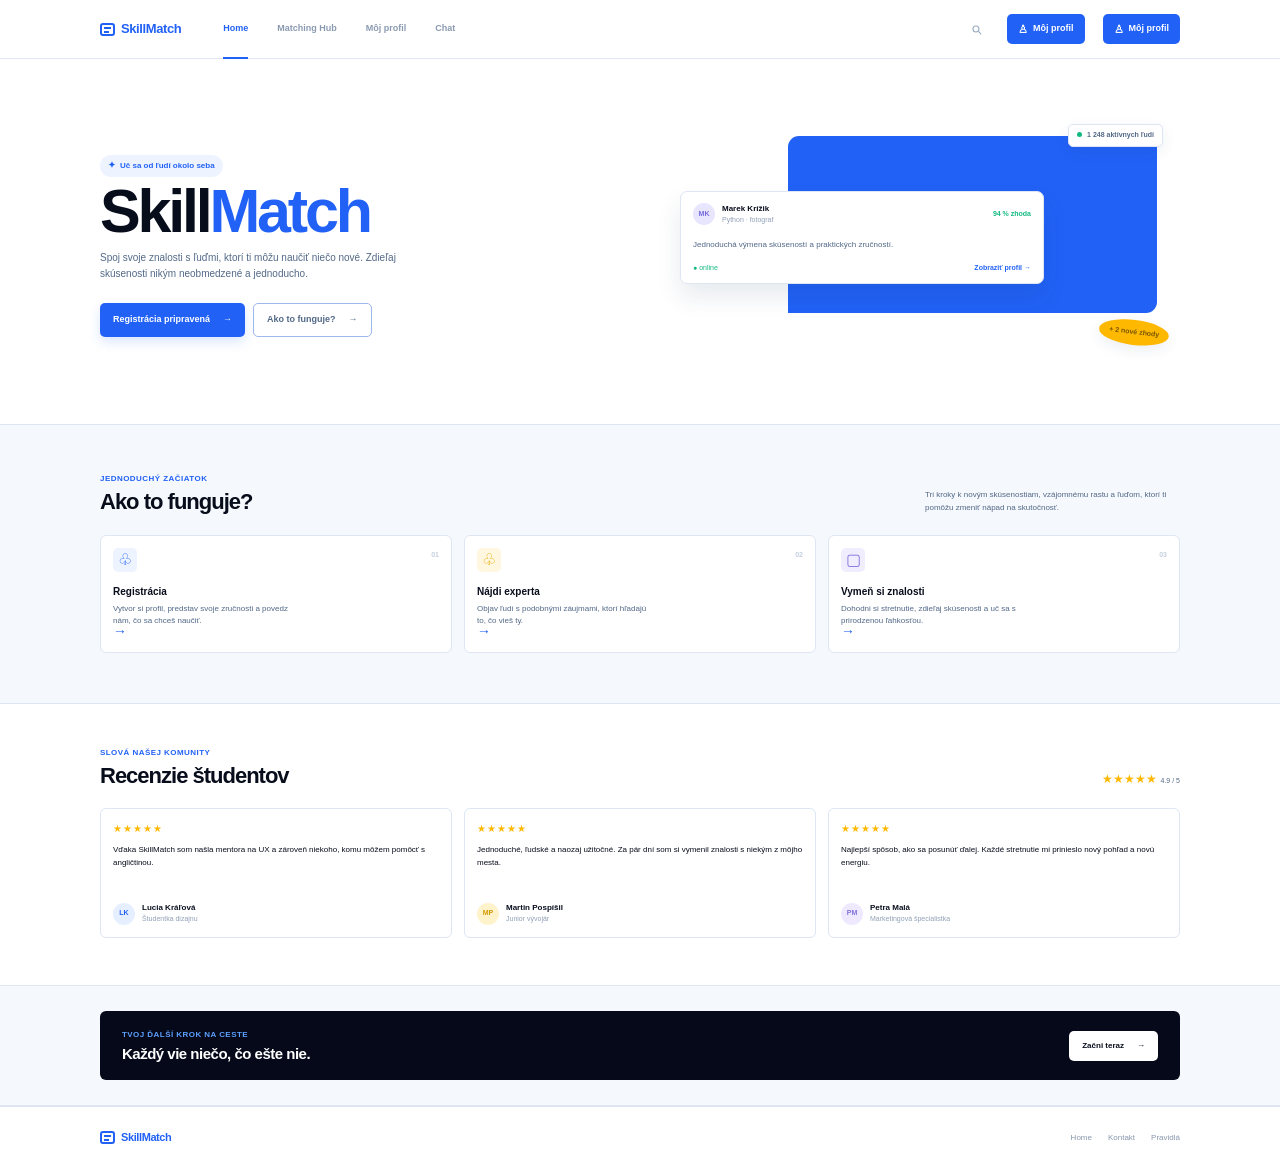
==== index.html @ 0980519e "Pridana stranka Chat a logika sprav" ====
<!doctype html>
<html lang="sk">
<head>
  <meta charset="utf-8">
  <meta name="viewport" content="width=device-width, initial-scale=1">
  <meta name="description" content="SkillMatch prepája ľudí, ktorí si chcú vymieňať zručnosti a skúsenosti.">
  <title>SkillMatch — Vymieňaj si zručnosti</title>
  <link rel="stylesheet" href="styles.css">
</head>
<body>
  <header class="site-header">
    <nav class="navigation container" aria-label="Hlavná navigácia">
      <a class="brand" href="index.html" aria-label="SkillMatch, úvodná stránka">
        <span class="brand-mark" aria-hidden="true"><span></span><span></span></span>
        <span>Skill<span>Match</span></span>
      </a>

      <div class="nav-links">
        <a class="nav-link is-active" href="index.html">Home</a>
        <a class="nav-link" href="matching-hub.html">Matching Hub</a>
         <a class="nav-link" href="moj-profil.html">Môj profil</a>
        <a class="nav-link" href="chat.html">Chat</a>
      </div>

      <div class="nav-actions">
        <button class="icon-button search-button" type="button" aria-label="Vyhľadávanie">
          <svg viewBox="0 0 24 24" aria-hidden="true"><circle cx="11" cy="11" r="5.5"></circle><path d="m16 16 4 4"></path></svg>
        </button>
        <a class="profile-button" href="#ucet"><span class="profile-icon" aria-hidden="true">♙</span> Môj profil</a>
         <a class="profile-button" href="moj-profil.html"><span class="profile-icon" aria-hidden="true">♙</span> Môj profil</a>
      </div>
      <button class="menu-button icon-button" type="button" aria-label="Otvoriť menu" aria-expanded="false">
        <span></span><span></span><span></span>
      </button>
    </nav>
  </header>

  <main>
    <section class="hero container" id="uvod">
      <div class="hero-copy">
        <p class="eyebrow intro-eyebrow"><span class="sparkle" aria-hidden="true">✦</span> Uč sa od ľudí okolo seba</p>
        <h1>Skill<span>Match</span></h1>
        <p class="hero-text">Spoj svoje znalosti s ľuďmi, ktorí ti môžu naučiť niečo nové. Zdieľaj skúsenosti nikým neobmedzené a jednoducho.</p>
        <div class="hero-actions">
          <a class="button button-primary" href="#ucet">Registrácia pripravená <span aria-hidden="true">→</span></a>
          <a class="button button-secondary" href="#ako-to-funguje">Ako to funguje? <span aria-hidden="true">→</span></a>
        </div>
      </div>

      <div class="hero-visual" aria-label="Ukážka zhody používateľov">
        <div class="blue-shape"></div>
        <div class="floating-label label-top"><span class="online-dot"></span> 1 248 aktívnych ľudí</div>
        <article class="match-card">
          <div class="match-card-head">
            <div class="avatar avatar-purple">MK</div>
            <div><strong>Marek Krížik</strong><small>Python · fotograf</small></div>
            <span class="match-score">94 % zhoda</span>
          </div>
          <p>Jednoduchá výmena skúseností a praktických zručností.</p>
          <div class="match-card-foot"><span>● online</span><a href="#matching-hub">Zobraziť profil →</a></div>
        </article>
        <div class="floating-label label-bottom">+ 2 nové zhody</div>
      </div>
    </section>

    <section class="how-it-works section-pale" id="ako-to-funguje">
      <div class="container">
        <div class="section-heading">
          <div><p class="eyebrow">JEDNODUCHÝ ZAČIATOK</p><h2>Ako to funguje?</h2></div>
          <p>Tri kroky k novým skúsenostiam, vzájomnému rastu a ľuďom, ktorí ti pomôžu zmeniť nápad na skutočnosť.</p>
        </div>
        <div class="steps-grid">
          <article class="step-card"><div class="step-icon icon-people" aria-hidden="true">♧</div><span class="step-number">01</span><h3>Registrácia</h3><p>Vytvor si profil, predstav svoje zručnosti a povedz nám, čo sa chceš naučiť.</p><span class="card-arrow" aria-hidden="true">→</span></article>
          <article class="step-card"><div class="step-icon icon-lamp" aria-hidden="true">♧</div><span class="step-number">02</span><h3>Nájdi experta</h3><p>Objav ľudí s podobnými záujmami, ktorí hľadajú to, čo vieš ty.</p><span class="card-arrow" aria-hidden="true">→</span></article>
          <article class="step-card"><div class="step-icon icon-chat" aria-hidden="true">▢</div><span class="step-number">03</span><h3>Vymeň si znalosti</h3><p>Dohodni si stretnutie, zdieľaj skúsenosti a uč sa s prirodzenou ľahkosťou.</p><span class="card-arrow" aria-hidden="true">→</span></article>
        </div>
      </div>
    </section>

    <section class="reviews container" id="matching-hub">
      <div class="reviews-heading"><div><p class="eyebrow">SLOVÁ NAŠEJ KOMUNITY</p><h2>Recenzie študentov</h2></div><div class="rating"><span>★★★★★</span> <small>4.9 / 5</small></div></div>
      <div class="reviews-grid">
        <article class="review-card"><div class="stars">★★★★★</div><p>Vďaka SkillMatch som našla mentora na UX a zároveň niekoho, komu môžem pomôcť s angličtinou.</p><div class="review-author"><span class="avatar avatar-blue">LK</span><span><strong>Lucia Kráľová</strong><small>Študentka dizajnu</small></span></div></article>
        <article class="review-card"><div class="stars">★★★★★</div><p>Jednoduché, ľudské a naozaj užitočné. Za pár dní som si vymenil znalosti s niekým z môjho mesta.</p><div class="review-author"><span class="avatar avatar-yellow">MP</span><span><strong>Martin Pospíšil</strong><small>Junior vývojár</small></span></div></article>
        <article class="review-card"><div class="stars">★★★★★</div><p>Najlepší spôsob, ako sa posunúť ďalej. Každé stretnutie mi prinieslo nový pohľad a novú energiu.</p><div class="review-author"><span class="avatar avatar-lilac">PM</span><span><strong>Petra Malá</strong><small>Marketingová špecialistka</small></span></div></article>
      </div>
    </section>

    <section class="cta-band section-pale" id="chat">
      <div class="cta container"><div><p class="eyebrow">TVOJ ĎALŠÍ KROK NA CESTE</p><h2>Každý vie niečo, čo ešte nie.</h2></div><a class="button button-light" href="#ucet">Začni teraz <span aria-hidden="true">→</span></a></div>
    </section>
  </main>

  <footer class="matching-footer"><div class="matching-footer-inner container"><a class="brand" href="index.html"><span class="brand-mark" aria-hidden="true"><span></span><span></span></span><span>Skill<span>Match</span></span></a><div class="footer-links"><a href="index.html">Home</a><a href="#kontakt">Kontakt</a><a href="#pravidla">Pravidlá</a></div></div></footer>
  <div class="toast" role="status" aria-live="polite"></div>
  <script src="script.js"></script>
</body>
</html>
---- styles.css ----
* {
  box-sizing: border-box;
}

:root {
  --blue: #2161f5;
  --blue-dark: #1749c7;
  --ink: #080d1c;
  --muted: #526887;
  --pale: #f5f8fc;
  --line: #dde6f2;
  --yellow: #ffb800;
  --green: #12b981;
}

html { scroll-behavior: smooth; }

body {
  margin: 0;
  background: #fff;
  color: var(--ink);
  font-family: Inter, Arial, sans-serif;
  line-height: 1.5;
}

.container { width: min(100% - 48px, 1080px); margin-inline: auto; }
a { color: inherit; text-decoration: none; }
button { font: inherit; }

.site-header { border-bottom: 1px solid var(--line); background: #fff; }
.navigation { height: 58px; display: flex; align-items: center; gap: 42px; }
.brand { display: inline-flex; align-items: center; gap: 6px; color: var(--blue); font-size: 13px; font-weight: 800; letter-spacing: -.4px; }
.brand-mark { width: 15px; height: 13px; display: grid; gap: 2px; padding: 2px; border: 2px solid var(--blue); border-radius: 3px; }
.brand-mark span { display: block; height: 2px; background: var(--blue); }
.brand-mark span:last-child { width: 65%; }
.nav-links { display: flex; align-self: stretch; gap: 29px; }
.nav-link { position: relative; display: flex; align-items: center; color: #8a9ab1; font-size: 9px; font-weight: 600; }
.nav-link.is-active { color: var(--blue); }
.nav-link.is-active::after { position: absolute; right: 0; bottom: -1px; left: 0; height: 2px; background: var(--blue); content: ""; }
.nav-actions { display: flex; align-items: center; gap: 18px; margin-left: auto; }
.icon-button { display: grid; place-items: center; border: 0; background: transparent; color: #9aabc0; cursor: pointer; }
.search-button svg { width: 13px; height: 13px; fill: none; stroke: currentColor; stroke-linecap: round; stroke-width: 2; }
.profile-button { display: inline-flex; align-items: center; gap: 5px; padding: 7px 11px; border-radius: 5px; background: var(--blue); color: #fff; font-size: 9px; font-weight: 700; }
.profile-icon { font-size: 11px; }
.menu-button { display: none; gap: 3px; }
.menu-button span { display: block; width: 17px; height: 2px; background: var(--blue); }

.hero { min-height: 365px; display: grid; grid-template-columns: 1fr 1fr; align-items: center; gap: 40px; }
.hero-copy { padding-top: 5px; }
.eyebrow { margin: 0 0 5px; color: var(--blue); font-size: 8px; font-weight: 800; letter-spacing: .45px; }
.intro-eyebrow { display: inline-flex; align-items: center; gap: 4px; padding: 4px 8px; border-radius: 99px; background: #edf3ff; font-size: 8px; letter-spacing: 0; }
.sparkle { font-size: 9px; }
h1, h2, h3, p { margin-top: 0; }
h1 { margin-bottom: 9px; font-size: clamp(42px, 5vw, 61px); line-height: .96; letter-spacing: -3.2px; font-weight: 800; }
h1 span, .brand span span { color: var(--blue); }
.hero-text { max-width: 340px; margin-bottom: 20px; color: var(--muted); font-size: 10px; line-height: 1.65; }
.hero-actions { display: flex; flex-wrap: wrap; gap: 8px; }
.button { display: inline-flex; align-items: center; justify-content: center; gap: 13px; min-height: 34px; padding: 8px 13px; border-radius: 5px; font-size: 9px; font-weight: 700; transition: background .2s, transform .2s, box-shadow .2s; }
.button:hover { transform: translateY(-2px); }
.button-primary { background: var(--blue); color: #fff; box-shadow: 0 5px 12px rgba(33, 97, 245, .16); }
.button-primary:hover { background: var(--blue-dark); }
.button-secondary { border: 1px solid #9db8ec; color: var(--muted); }
.button-secondary:hover { border-color: var(--blue); color: var(--blue); }

.hero-visual { position: relative; min-height: 245px; }
.blue-shape { position: absolute; top: 17px; right: 23px; width: 71%; height: 177px; border-radius: 11px 11px 11px 0; background: var(--blue); }
.match-card { position: absolute; top: 72px; left: 20px; width: 70%; padding: 11px 12px 10px; border: 1px solid var(--line); border-radius: 7px; background: #fff; box-shadow: 0 13px 25px rgba(24, 55, 100, .1); }
.match-card-head, .review-author { display: flex; align-items: center; gap: 7px; }
.avatar { display: grid; place-items: center; flex: 0 0 auto; width: 22px; height: 22px; border-radius: 50%; font-size: 7px; font-weight: 800; }
.avatar-purple { background: #e8e5ff; color: #7369db; }
.avatar-blue { background: #e6efff; color: var(--blue); }
.avatar-yellow { background: #fff3cc; color: #d69900; }
.avatar-lilac { background: #eee9ff; color: #8071db; }
.match-card strong, .review-author strong { display: block; color: var(--ink); font-size: 8px; }
.match-card small, .review-author small { display: block; color: #90a0b6; font-size: 7px; }
.match-score { margin-left: auto; color: var(--green); font-size: 7px; font-weight: 700; }
.match-card p { margin: 13px 0 12px; color: var(--muted); font-size: 8px; line-height: 1.55; }
.match-card-foot { display: flex; justify-content: space-between; color: var(--green); font-size: 7px; }
.match-card-foot a { color: var(--blue); font-weight: 700; }
.floating-label { position: absolute; padding: 5px 8px; border: 1px solid var(--line); border-radius: 5px; background: #fff; box-shadow: 0 5px 14px rgba(24, 55, 100, .08); color: var(--muted); font-size: 7px; font-weight: 700; }
.label-top { top: 5px; right: 17px; }.label-bottom { right: 11px; bottom: 20px; padding: 7px 10px; border: 0; border-radius: 50%; background: var(--yellow); color: #765400; font-size: 7px; text-align: center; transform: rotate(7deg); }
.online-dot { display: inline-block; width: 5px; height: 5px; margin-right: 3px; border-radius: 50%; background: var(--green); }

.section-pale { background: var(--pale); border-block: 1px solid var(--line); }
.how-it-works { padding: 48px 0 50px; }
.section-heading, .reviews-heading, .cta { display: flex; justify-content: space-between; align-items: end; gap: 30px; }
h2 { margin-bottom: 0; font-size: 22px; line-height: 1.1; letter-spacing: -1px; }
.section-heading > p { max-width: 255px; margin-bottom: 0; color: var(--muted); font-size: 8px; line-height: 1.55; }
.steps-grid, .reviews-grid { display: grid; grid-template-columns: repeat(3, 1fr); gap: 12px; }
.steps-grid { margin-top: 21px; }
.step-card { position: relative; min-height: 118px; padding: 12px; border: 1px solid var(--line); border-radius: 6px; background: #fff; }
.step-icon { display: grid; place-items: center; width: 24px; height: 24px; border-radius: 5px; font-size: 16px; }
.icon-people { background: #edf3ff; color: var(--blue); }.icon-lamp { background: #fff7df; color: #e8a900; }.icon-chat { background: #f0edff; color: #8372de; }
.step-number { position: absolute; top: 14px; right: 12px; color: #c4d0df; font-size: 7px; font-weight: 700; }
.step-card h3 { margin: 12px 0 4px; font-size: 10px; }.step-card p { max-width: 175px; margin-bottom: 0; color: var(--muted); font-size: 8px; line-height: 1.5; }.card-arrow { position: absolute; bottom: 10px; left: 12px; color: var(--blue); font-size: 14px; font-weight: 700; }

.reviews { padding-top: 43px; padding-bottom: 47px; }
.rating { color: var(--yellow); font-size: 12px; }.rating small { color: var(--muted); font-size: 7px; }
.reviews-grid { margin-top: 20px; }.review-card { padding: 12px; border: 1px solid var(--line); border-radius: 6px; }.stars { margin-bottom: 8px; color: var(--yellow); font-size: 10px; letter-spacing: 1px; }.review-card p { min-height: 47px; margin-bottom: 11px; color: var(--ink); font-size: 8px; line-height: 1.55; }.review-author { gap: 7px; }
.cta-band { padding: 25px 0; }.cta { align-items: center; padding: 18px 22px; border-radius: 6px; background: #05091a; color: #fff; }.cta .eyebrow { color: #5da0ff; }.cta h2 { font-size: 15px; letter-spacing: -.5px; }.button-light { min-height: 30px; background: #fff; color: var(--ink); font-size: 8px; }.button-light:hover { background: #edf3ff; }
.toast { position: fixed; right: 20px; bottom: 20px; z-index: 4; max-width: 270px; padding: 11px 14px; border-radius: 6px; background: var(--ink); color: #fff; font-size: 11px; opacity: 0; pointer-events: none; transform: translateY(10px); transition: opacity .2s, transform .2s; }.toast.is-visible { opacity: 1; transform: translateY(0); }

.message.sent { margin-left: auto; border-color: var(--blue); border-radius: 5px 5px 0 5px; background: var(--blue); color: #fff; }.message.sent time { color: #dce8ff; }
@media (max-width: 700px) {
  .container { width: min(100% - 32px, 520px); }.navigation { height: 55px; gap: 0; }.nav-links, .search-button { display: none; }.menu-button { display: grid; margin-left: auto; }.nav-actions { margin-left: 14px; }.profile-button { padding: 7px 9px; }
  .nav-links.is-open { position: absolute; top: 55px; right: 16px; left: 16px; z-index: 3; display: flex; align-items: center; gap: 22px; height: auto; padding: 14px 16px; border: 1px solid var(--line); border-radius: 6px; background: #fff; box-shadow: 0 12px 30px rgba(24, 55, 100, .1); }
  .hero { display: flex; flex-direction: column; align-items: stretch; gap: 12px; padding-top: 47px; padding-bottom: 36px; }.hero-copy { order: 1; }.hero-visual { order: 2; min-height: 220px; }.blue-shape { right: 6%; width: 75%; height: 164px; }.match-card { left: 8%; width: 72%; }.label-top { right: 3%; }.label-bottom { right: 1%; bottom: 10px; }
  .section-heading, .reviews-heading, .cta { align-items: flex-start; flex-direction: column; gap: 12px; }.section-heading > p { max-width: 340px; }.steps-grid, .reviews-grid { grid-template-columns: 1fr; }.step-card { min-height: 132px; }.review-card p { min-height: auto; }.rating { align-self: flex-end; }.cta { align-items: stretch; }.cta .button { align-self: flex-start; }
}

.matching-page { min-height: calc(100vh - 58px); background: var(--pale); }
.matching-main { padding-top: 29px; padding-bottom: 55px; }
.matching-intro { display: flex; justify-content: space-between; align-items: end; gap: 24px; margin-bottom: 19px; }
.matching-intro h1 { margin: 7px 0 5px; font-size: 28px; letter-spacing: -1.5px; }
.matching-intro p:not(.eyebrow) { margin: 0; color: var(--muted); font-size: 9px; }
.matching-count { padding-bottom: 3px; text-align: right; }
.matching-count strong { display: block; color: var(--ink); font-size: 8px; }.matching-count span { color: #8797ad; font-size: 7px; }
.matching-tools { display: flex; gap: 9px; margin-bottom: 18px; padding: 8px; border: 1px solid var(--line); border-radius: 7px; background: #fff; }
.matching-search { display: flex; align-items: center; flex: 1; gap: 8px; padding: 0 8px; color: #8da0b8; }
.matching-search svg { width: 13px; height: 13px; fill: none; stroke: currentColor; stroke-linecap: round; stroke-width: 1.7; }.matching-search input { width: 100%; border: 0; outline: 0; color: var(--ink); font: inherit; font-size: 8px; }.matching-search input::placeholder { color: #9eacbd; }
.sort-select { min-width: 142px; padding: 7px 9px; border: 1px solid var(--line); border-radius: 5px; background: #fff; color: var(--muted); font-size: 8px; }
.matching-layout { display: grid; grid-template-columns: 120px 1fr; gap: 20px; align-items: start; }
.filter-panel { padding: 12px 10px 13px; border: 1px solid var(--line); border-radius: 7px; background: #fff; }
.filter-panel fieldset { min-width: 0; margin: 0; padding: 0; border: 0; }
.filter-title { display: flex; justify-content: space-between; align-items: center; margin-bottom: 13px; color: var(--ink); font-size: 8px; font-weight: 800; }.filter-reset { color: var(--blue); font-size: 7px; font-weight: 700; }
.filter-group { padding-top: 11px; border-top: 1px solid #edf2f8; }.filter-group + .filter-group { margin-top: 14px; }.filter-group h2 { margin: 0 0 8px; color: #8797ad; font-size: 7px; letter-spacing: .35px; }.filter-group h2 span { float: right; padding: 2px 5px; border-radius: 99px; background: #edf3ff; color: var(--blue); font-size: 6px; letter-spacing: 0; }
.filter-option { display: flex; align-items: center; gap: 5px; margin: 6px 0; color: var(--muted); font-size: 7px; }.filter-option input { width: 9px; height: 9px; margin: 0; accent-color: var(--blue); }.filter-option em { margin-left: auto; color: #a4b1c2; font-style: normal; }
.level-range { height: 4px; margin: 10px 1px 5px; border-radius: 5px; background: linear-gradient(90deg, var(--blue) 0 8%, #dfe7f1 8%); }.level-labels { display: flex; justify-content: space-between; color: #a0afc0; font-size: 6px; }
.profiles-heading { display: flex; justify-content: space-between; align-items: center; margin: 0 0 11px; }.profiles-heading h2 { font-size: 11px; letter-spacing: -.3px; }.profiles-heading p { margin: 2px 0 0; color: #8293a9; font-size: 7px; }.verified { color: var(--blue); font-size: 7px; font-weight: 700; }
.profile-grid { display: grid; grid-template-columns: repeat(3, 1fr); gap: 12px 10px; }
.profile-card { min-width: 0; padding: 10px; border: 1px solid var(--line); border-radius: 7px; background: #fff; box-shadow: 0 3px 8px rgba(24, 55, 100, .025); }.profile-head { display: flex; align-items: center; gap: 6px; min-width: 0; }.profile-avatar { width: 27px; height: 27px; }.profile-name { min-width: 0; }.profile-name strong { display: block; overflow: hidden; color: var(--ink); font-size: 8px; text-overflow: ellipsis; white-space: nowrap; }.profile-name span { display: block; color: #8999ad; font-size: 6px; }.category { margin-left: auto; align-self: flex-start; padding: 3px 4px; border-radius: 3px; background: #f1f5fa; color: #7f91a9; font-size: 5px; font-weight: 700; }
.profile-rating { margin: 5px 0 9px 33px; color: var(--yellow); font-size: 8px; line-height: 1; }.profile-rating small { color: #8292a7; font-size: 6px; }
.expertise-label { margin-bottom: 5px; color: #93a2b5; font-size: 6px; }.skill-tags { display: flex; flex-wrap: wrap; gap: 4px; min-height: 39px; }.skill-tag { padding: 4px 6px; border: 1px solid var(--line); border-radius: 99px; color: var(--muted); font-size: 6px; white-space: nowrap; }.skill-tag::before { content: "▦"; margin-right: 3px; color: #7f9bd4; }
.exchange-button { display: flex; align-items: center; justify-content: center; gap: 5px; width: 100%; min-height: 24px; margin-top: 9px; border: 0; border-radius: 4px; background: var(--blue); color: #fff; cursor: pointer; font-size: 7px; font-weight: 700; transition: background .2s, transform .2s; }.exchange-button:hover { background: var(--blue-dark); transform: translateY(-1px); }
.matching-footer { padding: 22px 0; border-top: 1px solid var(--line); background: #fff; }.matching-footer-inner { display: flex; justify-content: space-between; align-items: center; color: #8797ad; font-size: 8px; }.matching-footer .brand { font-size: 11px; }.footer-links { display: flex; gap: 16px; }

@media (max-width: 700px) {
  .matching-main { padding-top: 24px; }.matching-intro { align-items: start; flex-direction: column; gap: 10px; }.matching-count { padding: 0; text-align: left; }.matching-tools { flex-direction: column; }.sort-select { width: 100%; }.matching-layout { grid-template-columns: 1fr; }.filter-panel { display: grid; grid-template-columns: 1fr 1fr; gap: 0 16px; }.filter-title { grid-column: 1 / -1; }.filter-group:last-child { grid-column: 1 / -1; }.profile-grid { grid-template-columns: repeat(2, 1fr); }.matching-footer-inner { align-items: start; flex-direction: column; gap: 12px; }
}

@media (max-width: 450px) {
  .profile-grid { grid-template-columns: 1fr; }.filter-panel { display: block; }.filter-group:last-child { margin-top: 14px; }
}

.profile-page { min-height: calc(100vh - 58px); background: var(--pale); }
.profile-main { padding-top: 25px; padding-bottom: 35px; }
.profile-heading { display: flex; justify-content: space-between; align-items: end; padding-bottom: 16px; border-bottom: 1px solid var(--line); }
.profile-heading h1 { margin: 4px 0 4px; font-size: 27px; letter-spacing: -1.5px; }
.profile-meta { color: #8495aa; font-size: 7px; }.profile-meta span { margin-right: 7px; }
.message-button { min-height: 29px; font-size: 8px; }
.profile-dashboard { display: grid; grid-template-columns: 1.15fr .85fr; gap: 12px; margin-top: 13px; }
.profile-card-panel { border: 1px solid var(--line); border-radius: 6px; background: #fff; }
.profile-about { display: flex; gap: 11px; padding: 12px; min-height: 100px; }.profile-photo { position: relative; flex: 0 0 47px; height: 63px; overflow: hidden; border-radius: 5px; background: linear-gradient(160deg, #c8a188 0 32%, #28324a 33% 48%, #19233a 49% 100%); }.profile-photo::before { position: absolute; top: 10px; left: 13px; width: 22px; height: 23px; border-radius: 50% 50% 45% 45%; background: #d29d7e; content: ""; }.profile-photo::after { position: absolute; right: 3px; bottom: -3px; left: 6px; height: 32px; border-radius: 55% 55% 0 0; background: #17243b; content: ""; }.profile-photo span { position: absolute; z-index: 1; bottom: 4px; left: 5px; color: rgba(255,255,255,.7); font-size: 6px; font-weight: 700; }
.profile-about h2 { margin: 0 0 4px; font-size: 10px; }.profile-about p { max-width: 310px; margin: 0; color: var(--muted); font-size: 7px; line-height: 1.55; }.profile-about .about-copy { margin-top: 6px; }.profile-edit { margin-left: auto; color: #9aabbe; font-size: 11px; }
.profile-offerings { display: grid; grid-template-columns: 1fr 1fr; gap: 10px; margin-top: 11px; }.offering-card { padding: 12px; }.offering-card h2 { margin-bottom: 3px; font-size: 10px; }.offering-card > p { margin-bottom: 9px; color: #8999ad; font-size: 7px; }.offering-list { display: grid; gap: 7px; margin: 0; padding: 0; list-style: none; }.offering-list li { display: flex; align-items: center; gap: 7px; color: var(--muted); font-size: 7px; }.offering-list li::before { display: grid; place-items: center; width: 12px; height: 12px; border-radius: 50%; background: #e9f8f2; color: var(--green); content: "✓"; font-size: 7px; font-weight: 800; }.looking-list li::before { background: #fff3da; color: #e5a600; content: "↗"; }
.portfolio-card { min-height: 189px; padding: 13px; border-radius: 5px; background: #04091b; color: #fff; }.portfolio-card .eyebrow { color: #55a1ff; }.portfolio-card h2 { margin: 3px 0 5px; font-size: 13px; letter-spacing: -.4px; }.portfolio-card p { margin-bottom: 11px; color: #a7b7d0; font-size: 7px; line-height: 1.5; }.portfolio-links { display: grid; gap: 5px; }.portfolio-link { display: flex; align-items: center; gap: 6px; padding: 6px; border: 1px solid #29334b; border-radius: 4px; color: #fff; font-size: 7px; }.portfolio-link strong { margin-right: auto; }.portfolio-link small { color: #91a1bb; font-size: 6px; }.portfolio-icon { display: grid; place-items: center; width: 15px; height: 15px; border-radius: 3px; background: #273149; color: #fff; font-size: 8px; }.portfolio-link:nth-child(2) .portfolio-icon { background: #bf36f5; }.portfolio-link:nth-child(3) .portfolio-icon { background: #2778ee; }
.profile-lower { display: grid; grid-template-columns: 1.15fr .85fr; gap: 12px; margin-top: 12px; }.activity-card, .feedback-card, .history-card { padding: 13px; }.profile-section-top { display: flex; justify-content: space-between; align-items: start; }.profile-section-top .eyebrow { margin-bottom: 3px; }.profile-section-top h2 { font-size: 11px; }.section-tool { color: #a5b1c2; font-size: 10px; }.feedback-rating { color: var(--yellow); font-size: 8px; }.feedback-rating span { margin-left: 4px; color: var(--ink); font-size: 8px; font-weight: 700; }
.calendar { margin-top: 15px; }.calendar-title { display: flex; justify-content: space-between; align-items: center; margin-bottom: 8px; color: var(--muted); font-size: 7px; font-weight: 700; }.calendar-title button { border: 0; background: transparent; color: #b2bfce; font-size: 9px; }.calendar-grid { display: grid; grid-template-columns: repeat(7, 1fr); gap: 5px 2px; color: var(--muted); font-size: 6px; text-align: center; }.calendar-grid .weekday { color: #a8b5c5; font-weight: 700; }.calendar-grid .day { display: grid; place-items: center; height: 13px; }.calendar-grid .selected { width: 15px; margin-inline: auto; border-radius: 50%; background: var(--blue); color: #fff; }.calendar-legend { display: flex; gap: 12px; margin-top: 12px; color: #93a2b5; font-size: 6px; }.calendar-legend span::before { display: inline-block; width: 4px; height: 4px; margin-right: 4px; border-radius: 50%; background: var(--blue); content: ""; }.calendar-legend span + span::before { background: #dce5ef; }
.feedback-list { display: grid; gap: 12px; margin-top: 13px; }.feedback-item { color: var(--muted); font-size: 7px; line-height: 1.5; }.feedback-item p { margin: 6px 0 0; }.feedback-author { display: flex; justify-content: space-between; align-items: center; }.feedback-author > span { display: flex; align-items: center; gap: 6px; color: var(--ink); font-weight: 700; }.feedback-author small { color: #98a7b9; font-size: 6px; font-weight: 400; }.feedback-author .avatar { font-style: normal; }.feedback-stars { color: var(--yellow); font-size: 7px; }
.history-card { margin-top: 12px; }.history-link { color: var(--blue); font-size: 6px; font-weight: 700; }.history-list { display: grid; gap: 5px; margin-top: 11px; }.history-row { display: flex; align-items: center; justify-content: space-between; padding: 7px 8px; border: 1px solid #edf2f7; border-radius: 4px; color: var(--ink); font-size: 7px; }.history-row small { display: block; margin-top: 2px; color: #93a2b5; font-size: 6px; }.history-status { padding: 3px 5px; border-radius: 99px; background: #e8f8f2; color: var(--green); font-size: 6px; }.history-status.pending { background: #edf3ff; color: var(--blue); }

@media (max-width: 700px) {
  .profile-heading { align-items: start; flex-direction: column; gap: 12px; }.profile-dashboard, .profile-lower { grid-template-columns: 1fr; }.profile-heading .button { align-self: stretch; }.profile-about { min-height: auto; }.portfolio-card { min-height: auto; }.profile-offerings { grid-template-columns: 1fr; }
}

.chat-body { background: var(--pale); }
.chat-page { min-height: calc(100vh - 58px); }
.chat-main { padding-top: 26px; padding-bottom: 52px; }
.chat-heading { display: flex; justify-content: space-between; align-items: end; gap: 20px; margin-bottom: 14px; }
.chat-heading h1 { margin: 4px 0 5px; font-size: 27px; letter-spacing: -1.5px; }
.chat-heading p:not(.eyebrow) { margin: 0; color: var(--muted); font-size: 8px; }
.active-contacts { padding: 5px 8px; border: 1px solid var(--line); border-radius: 99px; background: #fff; color: var(--muted); font-size: 7px; }
.active-contacts i, .message-header p i { display: inline-block; width: 5px; height: 5px; margin-right: 3px; border-radius: 50%; background: var(--green); }
.chat-shell { display: grid; grid-template-columns: 156px 1fr; min-height: 306px; overflow: hidden; border: 1px solid var(--line); border-radius: 7px; background: #fff; }
.conversation-panel { border-right: 1px solid var(--line); background: #fff; }
.conversation-heading { display: flex; justify-content: space-between; align-items: start; min-height: 57px; padding: 13px 10px 9px; border-bottom: 1px solid var(--line); }
.conversation-heading h2 { font-size: 10px; letter-spacing: -.3px; }.conversation-heading p { margin: 3px 0 0; color: #8d9cb0; font-size: 7px; }.conversation-heading .icon-button { color: #a4b3c5; font-size: 10px; }
.conversation-label { margin: 10px 10px 5px; color: #91a1b5; font-size: 6px; font-weight: 800; letter-spacing: .3px; }
.conversation-list { display: grid; }.conversation { display: flex; align-items: center; gap: 6px; min-width: 0; padding: 8px 10px; border: 0; border-left: 2px solid transparent; background: #fff; color: var(--ink); text-align: left; cursor: pointer; }.conversation.is-selected { border-left-color: var(--blue); background: #edf3ff; }.conversation .avatar { position: relative; width: 22px; height: 22px; color: #fff; font-size: 6px; }.avatar-dark { background: #35404b; }.avatar-lucia { background: #d3a789; color: #fff; }.avatar-petra { background: #dbc1a6; color: #fff; }.avatar i { position: absolute; right: -1px; bottom: 0; width: 5px; height: 5px; border: 1px solid #fff; border-radius: 50%; background: var(--green); }.conversation-copy { min-width: 0; flex: 1; }.conversation-copy strong, .conversation-copy small { display: block; overflow: hidden; text-overflow: ellipsis; white-space: nowrap; }.conversation-copy strong { font-size: 7px; }.conversation-copy small { margin-top: 2px; color: #8797ad; font-size: 6px; }.conversation time { align-self: start; color: #9aa8b9; font-size: 5px; white-space: nowrap; }
.message-panel { display: flex; min-width: 0; flex-direction: column; background: #fbfcfe; }.message-header { display: flex; align-items: center; gap: 7px; min-height: 57px; padding: 10px 13px; border-bottom: 1px solid var(--line); background: #fff; }.message-header .avatar { position: relative; width: 24px; height: 24px; color: #fff; font-size: 6px; }.message-header h2 { font-size: 9px; letter-spacing: -.2px; }.message-header p { margin: 2px 0 0; color: var(--green); font-size: 6px; }.message-header > .icon-button { margin-left: auto; color: #9eafc2; font-size: 13px; }.message-history { position: relative; flex: 1; padding: 11px 14px; }.message-date { display: block; width: max-content; margin: 0 auto 13px; padding: 3px 6px; border-radius: 99px; background: #edf1f6; color: #9ba8b7; font-size: 5px; }.message { position: relative; max-width: 190px; padding: 8px 9px 13px; border: 1px solid var(--line); border-radius: 5px 5px 5px 0; background: #fff; color: var(--muted); font-size: 7px; line-height: 1.4; }.message time { position: absolute; bottom: 3px; left: 9px; color: #a3afbf; font-size: 5px; }.message-composer { display: flex; align-items: center; gap: 6px; margin: 0 10px; padding: 5px 6px; border: 1px solid var(--line); border-radius: 6px; background: #fff; }.message-composer input { min-width: 0; flex: 1; border: 0; outline: 0; color: var(--ink); font: inherit; font-size: 7px; }.message-composer input::placeholder { color: #9baabd; }.attachment-button, .emoji-button { color: #9eb0c4; font-size: 11px; }.send-button { display: grid; place-items: center; width: 18px; height: 18px; border: 0; border-radius: 4px; background: var(--blue); color: #fff; cursor: pointer; font-size: 9px; }.composer-note { margin: 4px 11px 9px; color: #a8b4c3; font-size: 5px; }
@media (max-width: 700px) {
  .chat-main { padding-top: 24px; }.chat-heading { align-items: start; flex-direction: column; gap: 10px; }.chat-shell { grid-template-columns: 1fr; min-height: 500px; }.conversation-panel { border-right: 0; border-bottom: 1px solid var(--line); }.conversation-list { grid-template-columns: repeat(2, 1fr); }.conversation:nth-child(n + 3) { display: none; }.conversation-heading { min-height: 50px; }.message-panel { min-height: 360px; }.message-history { min-height: 210px; }
}

@media (max-width: 450px) {
  .conversation-list { grid-template-columns: 1fr; }.conversation:nth-child(n + 3) { display: flex; }.chat-shell { min-height: 560px; }
}
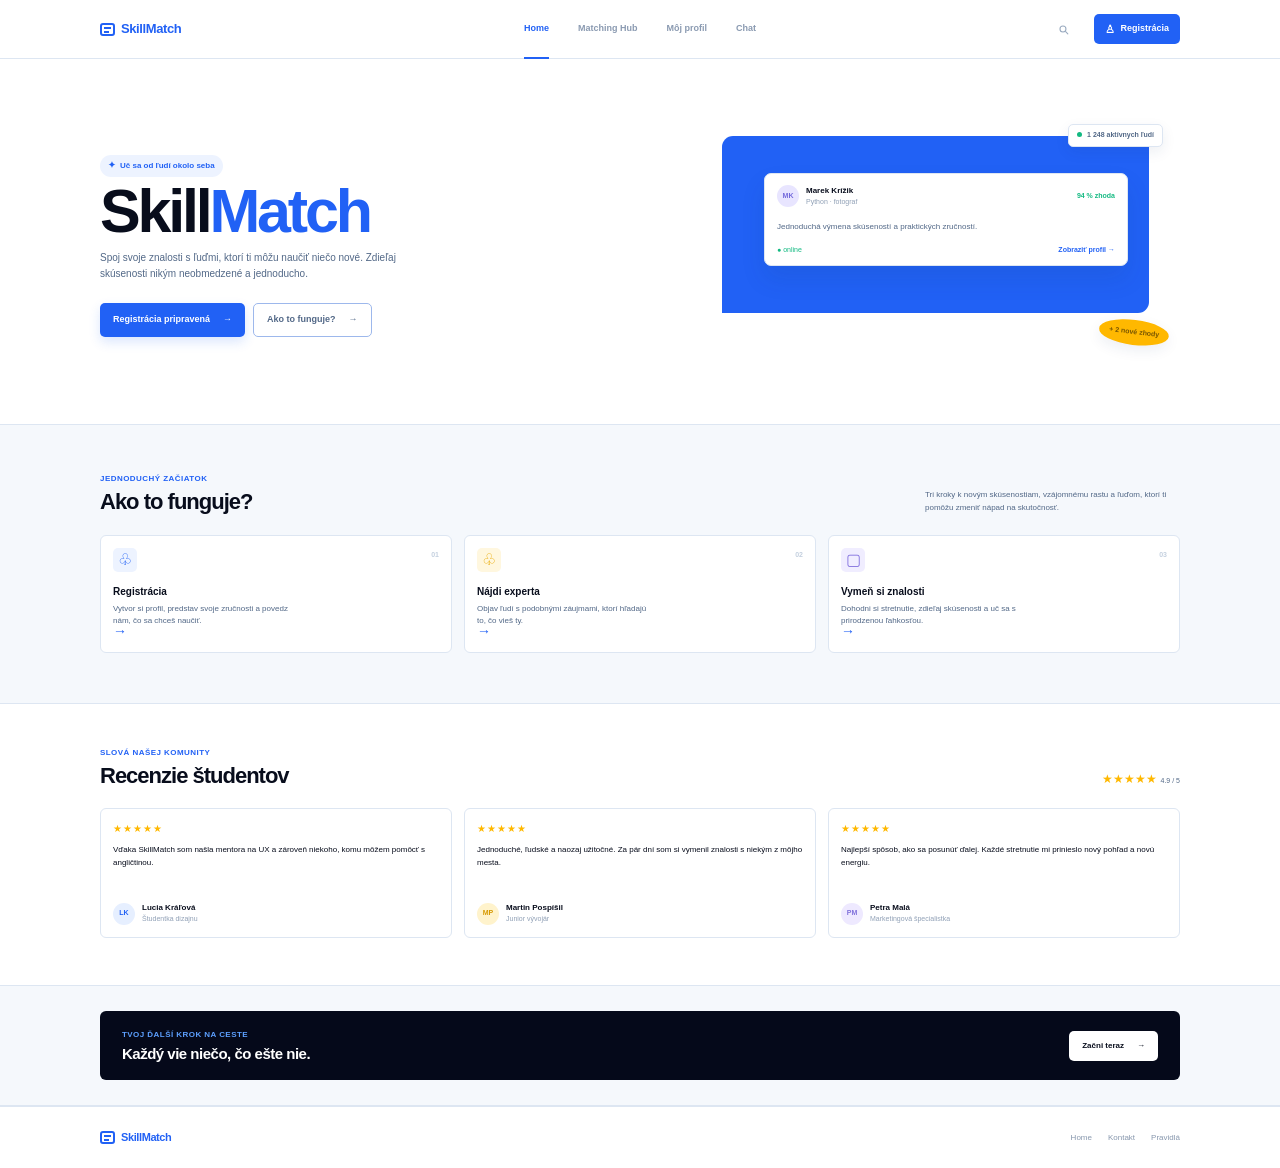
==== commit 37f4cbf9: "Oprava vizualnych chyb v navigacii a hero sekcii" ====
--- a/index.html
+++ b/index.html
@@ -26,8 +26,7 @@
         <button class="icon-button search-button" type="button" aria-label="Vyhľadávanie">
           <svg viewBox="0 0 24 24" aria-hidden="true"><circle cx="11" cy="11" r="5.5"></circle><path d="m16 16 4 4"></path></svg>
         </button>
-        <a class="profile-button" href="#ucet"><span class="profile-icon" aria-hidden="true">♙</span> Môj profil</a>
-         <a class="profile-button" href="moj-profil.html"><span class="profile-icon" aria-hidden="true">♙</span> Môj profil</a>
+        <a class="profile-button" id="nav-profile-btn" href="registracia.html"><span class="profile-icon" aria-hidden="true">♙</span> Registrácia</a>
       </div>
       <button class="menu-button icon-button" type="button" aria-label="Otvoriť menu" aria-expanded="false">
         <span></span><span></span><span></span>
--- a/styles.css
+++ b/styles.css
@@ -28,7 +28,8 @@
 button { font: inherit; }
 
 .site-header { border-bottom: 1px solid var(--line); background: #fff; }
-.navigation { height: 58px; display: flex; align-items: center; gap: 42px; }
+.navigation { position: relative; height: 58px; display: flex; align-items: center; justify-content: center; }
+.navigation > .brand { position: absolute; left: 0; }
 .brand { display: inline-flex; align-items: center; gap: 6px; color: var(--blue); font-size: 13px; font-weight: 800; letter-spacing: -.4px; }
 .brand-mark { width: 15px; height: 13px; display: grid; gap: 2px; padding: 2px; border: 2px solid var(--blue); border-radius: 3px; }
 .brand-mark span { display: block; height: 2px; background: var(--blue); }
@@ -37,13 +38,18 @@
 .nav-link { position: relative; display: flex; align-items: center; color: #8a9ab1; font-size: 9px; font-weight: 600; }
 .nav-link.is-active { color: var(--blue); }
 .nav-link.is-active::after { position: absolute; right: 0; bottom: -1px; left: 0; height: 2px; background: var(--blue); content: ""; }
-.nav-actions { display: flex; align-items: center; gap: 18px; margin-left: auto; }
+.nav-actions { position: absolute; right: 0; display: flex; align-items: center; gap: 18px; }
 .icon-button { display: grid; place-items: center; border: 0; background: transparent; color: #9aabc0; cursor: pointer; }
 .search-button svg { width: 13px; height: 13px; fill: none; stroke: currentColor; stroke-linecap: round; stroke-width: 2; }
 .profile-button { display: inline-flex; align-items: center; gap: 5px; padding: 7px 11px; border-radius: 5px; background: var(--blue); color: #fff; font-size: 9px; font-weight: 700; }
 .profile-icon { font-size: 11px; }
 .menu-button { display: none; gap: 3px; }
 .menu-button span { display: block; width: 17px; height: 2px; background: var(--blue); }
+
+.registration-page { min-height: calc(100vh - 58px); padding: 48px 0 58px; background: var(--pale); }
+.registration-card { width: min(100%, 430px); margin: 0 auto; padding: 25px 27px 27px; border: 1px solid var(--line); border-radius: 7px; background: #fff; box-shadow: 0 12px 30px rgba(24, 55, 100, .06); }
+.registration-heading { margin-bottom: 20px; text-align: center; }.registration-heading h1 { margin: 5px 0 7px; font-size: 27px; letter-spacing: -1.5px; }.registration-heading p:not(.eyebrow) { margin: 0; color: var(--muted); font-size: 8px; }
+.registration-form { display: grid; gap: 12px; }.registration-field { display: grid; gap: 5px; }.registration-field label { color: var(--ink); font-size: 8px; font-weight: 700; }.registration-field input, .registration-field textarea { width: 100%; padding: 9px 10px; border: 1px solid var(--line); border-radius: 5px; outline: 0; background: #fff; color: var(--ink); font: inherit; font-size: 8px; }.registration-field textarea { min-height: 58px; resize: vertical; }.registration-field input:focus, .registration-field textarea:focus { border-color: var(--blue); box-shadow: 0 0 0 3px rgba(33, 97, 245, .1); }.registration-submit { width: 100%; margin-top: 5px; border: 0; cursor: pointer; }
 
 .hero { min-height: 365px; display: grid; grid-template-columns: 1fr 1fr; align-items: center; gap: 40px; }
 .hero-copy { padding-top: 5px; }
@@ -63,8 +69,8 @@
 .button-secondary:hover { border-color: var(--blue); color: var(--blue); }
 
 .hero-visual { position: relative; min-height: 245px; }
-.blue-shape { position: absolute; top: 17px; right: 23px; width: 71%; height: 177px; border-radius: 11px 11px 11px 0; background: var(--blue); }
-.match-card { position: absolute; top: 72px; left: 20px; width: 70%; padding: 11px 12px 10px; border: 1px solid var(--line); border-radius: 7px; background: #fff; box-shadow: 0 13px 25px rgba(24, 55, 100, .1); }
+.blue-shape { position: absolute; top: 17px; right: 6%; left: 12%; height: 177px; border-radius: 11px 11px 11px 0; background: var(--blue); }
+.match-card { position: absolute; top: 54px; left: 20%; width: 70%; padding: 11px 12px 10px; border: 1px solid var(--line); border-radius: 7px; background: #fff; box-shadow: 0 13px 25px rgba(24, 55, 100, .1); }
 .match-card-head, .review-author { display: flex; align-items: center; gap: 7px; }
 .avatar { display: grid; place-items: center; flex: 0 0 auto; width: 22px; height: 22px; border-radius: 50%; font-size: 7px; font-weight: 800; }
 .avatar-purple { background: #e8e5ff; color: #7369db; }
@@ -102,9 +108,9 @@
 
 .message.sent { margin-left: auto; border-color: var(--blue); border-radius: 5px 5px 0 5px; background: var(--blue); color: #fff; }.message.sent time { color: #dce8ff; }
 @media (max-width: 700px) {
-  .container { width: min(100% - 32px, 520px); }.navigation { height: 55px; gap: 0; }.nav-links, .search-button { display: none; }.menu-button { display: grid; margin-left: auto; }.nav-actions { margin-left: 14px; }.profile-button { padding: 7px 9px; }
+  .container { width: min(100% - 32px, 520px); }.navigation { height: 55px; gap: 0; }.navigation > .brand { left: 0; }.nav-links, .search-button { display: none; }.menu-button { display: grid; margin-left: auto; }.nav-actions { right: 29px; margin-left: 14px; }.profile-button { padding: 7px 9px; }
   .nav-links.is-open { position: absolute; top: 55px; right: 16px; left: 16px; z-index: 3; display: flex; align-items: center; gap: 22px; height: auto; padding: 14px 16px; border: 1px solid var(--line); border-radius: 6px; background: #fff; box-shadow: 0 12px 30px rgba(24, 55, 100, .1); }
-  .hero { display: flex; flex-direction: column; align-items: stretch; gap: 12px; padding-top: 47px; padding-bottom: 36px; }.hero-copy { order: 1; }.hero-visual { order: 2; min-height: 220px; }.blue-shape { right: 6%; width: 75%; height: 164px; }.match-card { left: 8%; width: 72%; }.label-top { right: 3%; }.label-bottom { right: 1%; bottom: 10px; }
+  .hero { display: flex; flex-direction: column; align-items: stretch; gap: 12px; padding-top: 47px; padding-bottom: 36px; }.hero-copy { order: 1; }.hero-visual { order: 2; min-height: 220px; }.blue-shape { right: 6%; left: 8%; height: 164px; }.match-card { left: 14%; width: 75%; }.label-top { right: 3%; }.label-bottom { right: 1%; bottom: 10px; }
   .section-heading, .reviews-heading, .cta { align-items: flex-start; flex-direction: column; gap: 12px; }.section-heading > p { max-width: 340px; }.steps-grid, .reviews-grid { grid-template-columns: 1fr; }.step-card { min-height: 132px; }.review-card p { min-height: auto; }.rating { align-self: flex-end; }.cta { align-items: stretch; }.cta .button { align-self: flex-start; }
 }
 
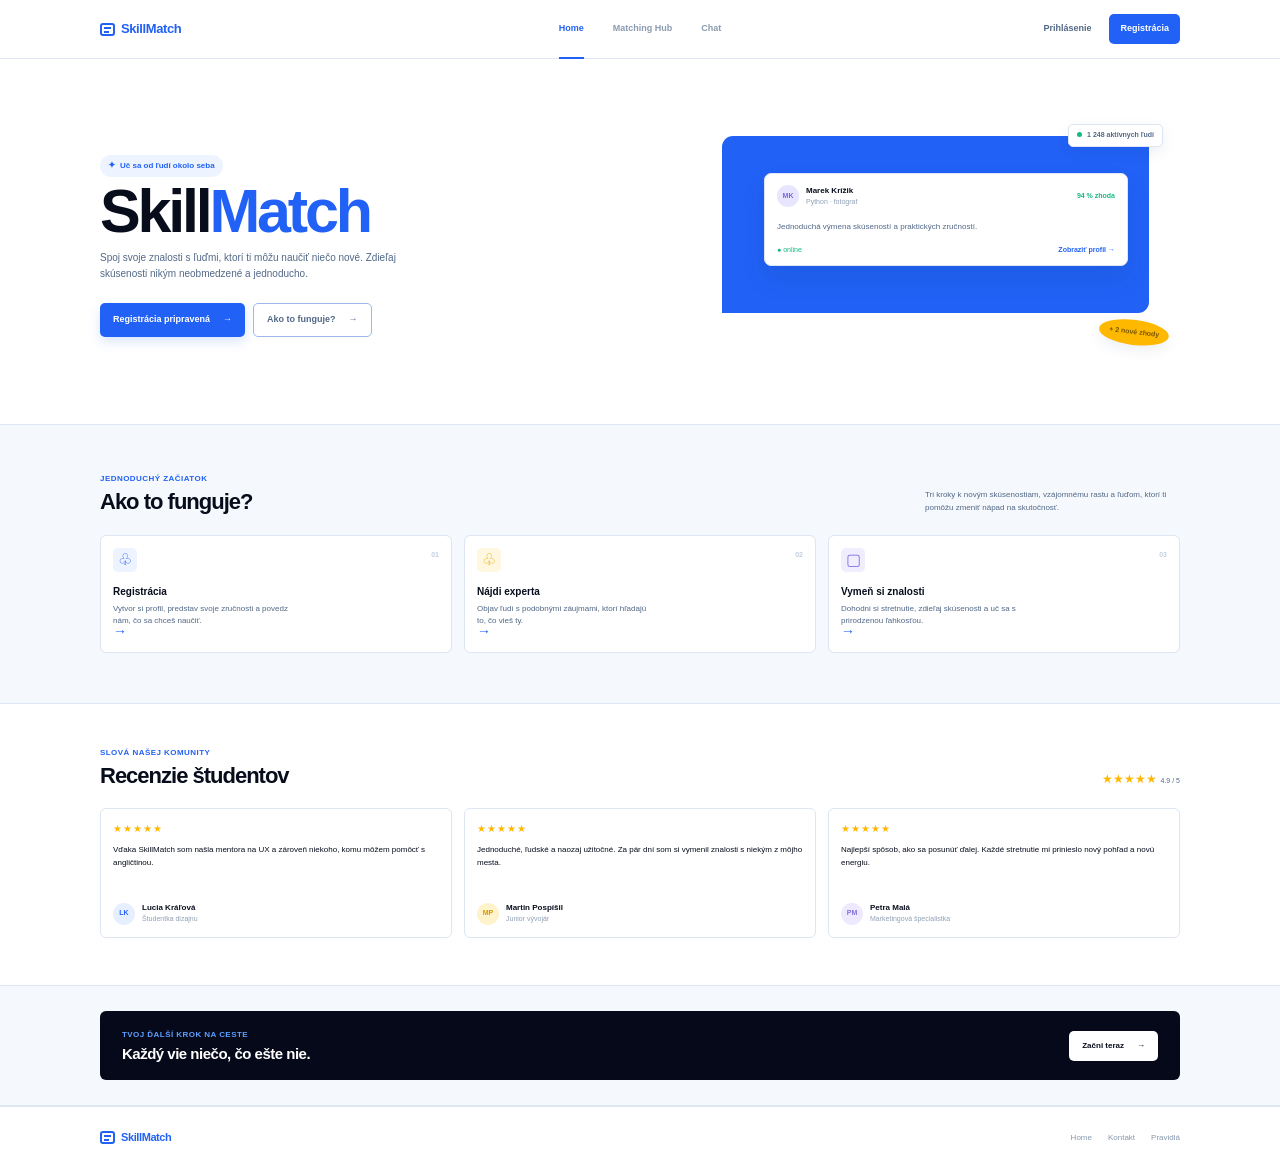
==== commit 2f98fd1a: "Oprava login logiky a ukladania stavu prihlasenia" ====
--- a/index.html
+++ b/index.html
@@ -18,15 +18,14 @@
       <div class="nav-links">
         <a class="nav-link is-active" href="index.html">Home</a>
         <a class="nav-link" href="matching-hub.html">Matching Hub</a>
-         <a class="nav-link" href="moj-profil.html">Môj profil</a>
         <a class="nav-link" href="chat.html">Chat</a>
       </div>
 
       <div class="nav-actions">
-        <button class="icon-button search-button" type="button" aria-label="Vyhľadávanie">
-          <svg viewBox="0 0 24 24" aria-hidden="true"><circle cx="11" cy="11" r="5.5"></circle><path d="m16 16 4 4"></path></svg>
-        </button>
-        <a class="profile-button" id="nav-profile-btn" href="registracia.html"><span class="profile-icon" aria-hidden="true">♙</span> Registrácia</a>
+        <a href="prihlasenie.html" id="nav-login-btn" class="login-link">Prihlásenie</a>
+        <a href="registracia.html" id="nav-register-btn" class="btn btn-primary">Registrácia</a>
+        <a href="moj-profil.html" id="nav-profile-btn" class="btn btn-primary" style="display: none;">Môj profil</a>
+        <a href="#" id="nav-logout-btn" class="login-link" style="display: none;">Odhlásiť sa</a>
       </div>
       <button class="menu-button icon-button" type="button" aria-label="Otvoriť menu" aria-expanded="false">
         <span></span><span></span><span></span>
@@ -41,7 +40,7 @@
         <h1>Skill<span>Match</span></h1>
         <p class="hero-text">Spoj svoje znalosti s ľuďmi, ktorí ti môžu naučiť niečo nové. Zdieľaj skúsenosti nikým neobmedzené a jednoducho.</p>
         <div class="hero-actions">
-          <a class="button button-primary" href="#ucet">Registrácia pripravená <span aria-hidden="true">→</span></a>
+          <a class="button button-primary" href="registracia.html">Registrácia pripravená <span aria-hidden="true">→</span></a>
           <a class="button button-secondary" href="#ako-to-funguje">Ako to funguje? <span aria-hidden="true">→</span></a>
         </div>
       </div>
@@ -86,7 +85,7 @@
     </section>
 
     <section class="cta-band section-pale" id="chat">
-      <div class="cta container"><div><p class="eyebrow">TVOJ ĎALŠÍ KROK NA CESTE</p><h2>Každý vie niečo, čo ešte nie.</h2></div><a class="button button-light" href="#ucet">Začni teraz <span aria-hidden="true">→</span></a></div>
+      <div class="cta container"><div><p class="eyebrow">TVOJ ĎALŠÍ KROK NA CESTE</p><h2>Každý vie niečo, čo ešte nie.</h2></div><a class="button button-light" href="registracia.html">Začni teraz <span aria-hidden="true">→</span></a></div>
     </section>
   </main>
 
--- a/styles.css
+++ b/styles.css
@@ -42,6 +42,14 @@
 .icon-button { display: grid; place-items: center; border: 0; background: transparent; color: #9aabc0; cursor: pointer; }
 .search-button svg { width: 13px; height: 13px; fill: none; stroke: currentColor; stroke-linecap: round; stroke-width: 2; }
 .profile-button { display: inline-flex; align-items: center; gap: 5px; padding: 7px 11px; border-radius: 5px; background: var(--blue); color: #fff; font-size: 9px; font-weight: 700; }
+.btn { display: inline-flex; align-items: center; justify-content: center; min-height: 30px; padding: 7px 11px; border-radius: 5px; font-size: 9px; font-weight: 700; }
+.btn-primary { background: var(--blue); color: #fff; }
+.btn-primary:hover { background: var(--blue-dark); }
+.login-link { color: var(--muted); font-size: 9px; font-weight: 700; }
+.login-link:hover { color: var(--blue); }
+.login-button, .logout-button { color: var(--muted); font-size: 9px; font-weight: 700; }
+.login-button:hover, .logout-button:hover { color: var(--blue); }
+.logout-button { padding: 0; border: 0; background: transparent; cursor: pointer; }
 .profile-icon { font-size: 11px; }
 .menu-button { display: none; gap: 3px; }
 .menu-button span { display: block; width: 17px; height: 2px; background: var(--blue); }
@@ -157,12 +165,16 @@
 .profile-dashboard { display: grid; grid-template-columns: 1.15fr .85fr; gap: 12px; margin-top: 13px; }
 .profile-card-panel { border: 1px solid var(--line); border-radius: 6px; background: #fff; }
 .profile-about { display: flex; gap: 11px; padding: 12px; min-height: 100px; }.profile-photo { position: relative; flex: 0 0 47px; height: 63px; overflow: hidden; border-radius: 5px; background: linear-gradient(160deg, #c8a188 0 32%, #28324a 33% 48%, #19233a 49% 100%); }.profile-photo::before { position: absolute; top: 10px; left: 13px; width: 22px; height: 23px; border-radius: 50% 50% 45% 45%; background: #d29d7e; content: ""; }.profile-photo::after { position: absolute; right: 3px; bottom: -3px; left: 6px; height: 32px; border-radius: 55% 55% 0 0; background: #17243b; content: ""; }.profile-photo span { position: absolute; z-index: 1; bottom: 4px; left: 5px; color: rgba(255,255,255,.7); font-size: 6px; font-weight: 700; }
-.profile-about h2 { margin: 0 0 4px; font-size: 10px; }.profile-about p { max-width: 310px; margin: 0; color: var(--muted); font-size: 7px; line-height: 1.55; }.profile-about .about-copy { margin-top: 6px; }.profile-edit { margin-left: auto; color: #9aabbe; font-size: 11px; }
+.profile-about h2 { margin: 0 0 4px; font-size: 10px; }.profile-about p { max-width: 310px; margin: 0; color: var(--muted); font-size: 7px; line-height: 1.55; }.profile-about .about-copy { margin-top: 6px; }.profile-edit { align-self: flex-start; margin-left: auto; white-space: nowrap; font-size: 8px; }
+.profile-input { width: 100%; padding: 7px 8px; border: 1px solid var(--line); border-radius: 4px; outline: 0; background: #fff; color: var(--ink); font: inherit; font-size: 8px; }.profile-input:focus { border-color: var(--blue); box-shadow: 0 0 0 3px rgba(33, 97, 245, .1); }.profile-name-input { margin: 4px 0; font-size: 18px; font-weight: 800; }.profile-photo-input { flex: 0 0 125px; }.profile-location-input { width: 130px; }
+.profile-photo.has-image::before, .profile-photo.has-image::after { display: none; }.profile-photo-image { display: block; width: 100%; height: 100%; object-fit: cover; }
 .profile-offerings { display: grid; grid-template-columns: 1fr 1fr; gap: 10px; margin-top: 11px; }.offering-card { padding: 12px; }.offering-card h2 { margin-bottom: 3px; font-size: 10px; }.offering-card > p { margin-bottom: 9px; color: #8999ad; font-size: 7px; }.offering-list { display: grid; gap: 7px; margin: 0; padding: 0; list-style: none; }.offering-list li { display: flex; align-items: center; gap: 7px; color: var(--muted); font-size: 7px; }.offering-list li::before { display: grid; place-items: center; width: 12px; height: 12px; border-radius: 50%; background: #e9f8f2; color: var(--green); content: "✓"; font-size: 7px; font-weight: 800; }.looking-list li::before { background: #fff3da; color: #e5a600; content: "↗"; }
 .portfolio-card { min-height: 189px; padding: 13px; border-radius: 5px; background: #04091b; color: #fff; }.portfolio-card .eyebrow { color: #55a1ff; }.portfolio-card h2 { margin: 3px 0 5px; font-size: 13px; letter-spacing: -.4px; }.portfolio-card p { margin-bottom: 11px; color: #a7b7d0; font-size: 7px; line-height: 1.5; }.portfolio-links { display: grid; gap: 5px; }.portfolio-link { display: flex; align-items: center; gap: 6px; padding: 6px; border: 1px solid #29334b; border-radius: 4px; color: #fff; font-size: 7px; }.portfolio-link strong { margin-right: auto; }.portfolio-link small { color: #91a1bb; font-size: 6px; }.portfolio-icon { display: grid; place-items: center; width: 15px; height: 15px; border-radius: 3px; background: #273149; color: #fff; font-size: 8px; }.portfolio-link:nth-child(2) .portfolio-icon { background: #bf36f5; }.portfolio-link:nth-child(3) .portfolio-icon { background: #2778ee; }
+.social-edit-fields { display: grid; gap: 7px; margin-top: 12px; }.social-edit-fields label { display: grid; gap: 3px; color: #a7b7d0; font-size: 7px; }.social-edit-fields .profile-input { border-color: #29334b; background: #101a31; color: #fff; }.social-edit-fields .profile-input::placeholder { color: #71819b; }
 .profile-lower { display: grid; grid-template-columns: 1.15fr .85fr; gap: 12px; margin-top: 12px; }.activity-card, .feedback-card, .history-card { padding: 13px; }.profile-section-top { display: flex; justify-content: space-between; align-items: start; }.profile-section-top .eyebrow { margin-bottom: 3px; }.profile-section-top h2 { font-size: 11px; }.section-tool { color: #a5b1c2; font-size: 10px; }.feedback-rating { color: var(--yellow); font-size: 8px; }.feedback-rating span { margin-left: 4px; color: var(--ink); font-size: 8px; font-weight: 700; }
 .calendar { margin-top: 15px; }.calendar-title { display: flex; justify-content: space-between; align-items: center; margin-bottom: 8px; color: var(--muted); font-size: 7px; font-weight: 700; }.calendar-title button { border: 0; background: transparent; color: #b2bfce; font-size: 9px; }.calendar-grid { display: grid; grid-template-columns: repeat(7, 1fr); gap: 5px 2px; color: var(--muted); font-size: 6px; text-align: center; }.calendar-grid .weekday { color: #a8b5c5; font-weight: 700; }.calendar-grid .day { display: grid; place-items: center; height: 13px; }.calendar-grid .selected { width: 15px; margin-inline: auto; border-radius: 50%; background: var(--blue); color: #fff; }.calendar-legend { display: flex; gap: 12px; margin-top: 12px; color: #93a2b5; font-size: 6px; }.calendar-legend span::before { display: inline-block; width: 4px; height: 4px; margin-right: 4px; border-radius: 50%; background: var(--blue); content: ""; }.calendar-legend span + span::before { background: #dce5ef; }
 .feedback-list { display: grid; gap: 12px; margin-top: 13px; }.feedback-item { color: var(--muted); font-size: 7px; line-height: 1.5; }.feedback-item p { margin: 6px 0 0; }.feedback-author { display: flex; justify-content: space-between; align-items: center; }.feedback-author > span { display: flex; align-items: center; gap: 6px; color: var(--ink); font-weight: 700; }.feedback-author small { color: #98a7b9; font-size: 6px; font-weight: 400; }.feedback-author .avatar { font-style: normal; }.feedback-stars { color: var(--yellow); font-size: 7px; }
+.empty-state { margin: 18px 0 4px; padding: 16px 12px; border-radius: 5px; background: var(--pale); color: #8797ad; font-size: 8px; line-height: 1.6; text-align: center; }
 .history-card { margin-top: 12px; }.history-link { color: var(--blue); font-size: 6px; font-weight: 700; }.history-list { display: grid; gap: 5px; margin-top: 11px; }.history-row { display: flex; align-items: center; justify-content: space-between; padding: 7px 8px; border: 1px solid #edf2f7; border-radius: 4px; color: var(--ink); font-size: 7px; }.history-row small { display: block; margin-top: 2px; color: #93a2b5; font-size: 6px; }.history-status { padding: 3px 5px; border-radius: 99px; background: #e8f8f2; color: var(--green); font-size: 6px; }.history-status.pending { background: #edf3ff; color: var(--blue); }
 
 @media (max-width: 700px) {
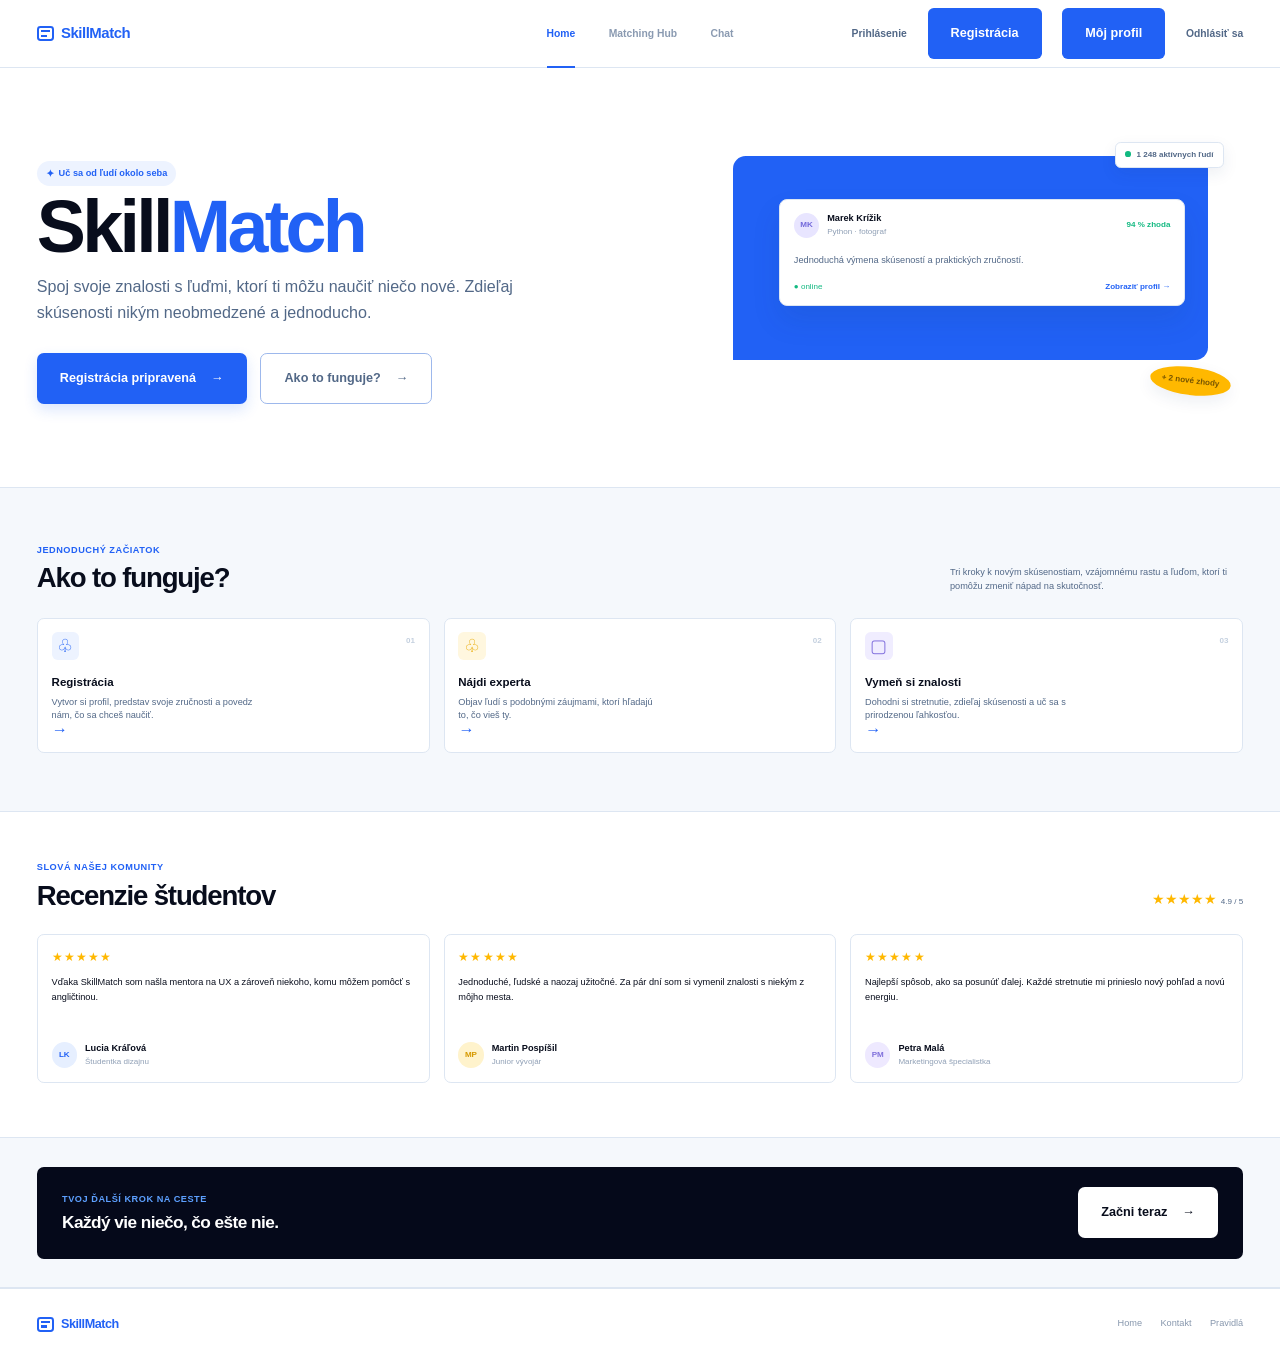
==== commit 84cc37c2: "Prevod projektu na ciste HTML a CSS bez JavaScriptu" ====
--- a/index.html
+++ b/index.html
@@ -24,8 +24,8 @@
       <div class="nav-actions">
         <a href="prihlasenie.html" id="nav-login-btn" class="login-link">Prihlásenie</a>
         <a href="registracia.html" id="nav-register-btn" class="btn btn-primary">Registrácia</a>
-        <a href="moj-profil.html" id="nav-profile-btn" class="btn btn-primary" style="display: none;">Môj profil</a>
-        <a href="#" id="nav-logout-btn" class="login-link" style="display: none;">Odhlásiť sa</a>
+        <a href="moj-profil.html" class="btn btn-primary">Môj profil</a>
+        <a href="index.html" class="login-link">Odhlásiť sa</a>
       </div>
       <button class="menu-button icon-button" type="button" aria-label="Otvoriť menu" aria-expanded="false">
         <span></span><span></span><span></span>
@@ -34,6 +34,7 @@
   </header>
 
   <main>
+    <div id="landing-view">
     <section class="hero container" id="uvod">
       <div class="hero-copy">
         <p class="eyebrow intro-eyebrow"><span class="sparkle" aria-hidden="true">✦</span> Uč sa od ľudí okolo seba</p>
@@ -87,10 +88,10 @@
     <section class="cta-band section-pale" id="chat">
       <div class="cta container"><div><p class="eyebrow">TVOJ ĎALŠÍ KROK NA CESTE</p><h2>Každý vie niečo, čo ešte nie.</h2></div><a class="button button-light" href="registracia.html">Začni teraz <span aria-hidden="true">→</span></a></div>
     </section>
+    </div>
+
   </main>
 
   <footer class="matching-footer"><div class="matching-footer-inner container"><a class="brand" href="index.html"><span class="brand-mark" aria-hidden="true"><span></span><span></span></span><span>Skill<span>Match</span></span></a><div class="footer-links"><a href="index.html">Home</a><a href="#kontakt">Kontakt</a><a href="#pravidla">Pravidlá</a></div></div></footer>
-  <div class="toast" role="status" aria-live="polite"></div>
-  <script src="script.js"></script>
 </body>
 </html>
--- a/styles.css
+++ b/styles.css
@@ -20,10 +20,12 @@
   background: #fff;
   color: var(--ink);
   font-family: Inter, Arial, sans-serif;
+  font-size: 100%;
+  zoom: 1.15;
   line-height: 1.5;
 }
 
-.container { width: min(100% - 48px, 1080px); margin-inline: auto; }
+.container { width: min(calc(100% - 64px), 1280px); margin-inline: auto; }
 a { color: inherit; text-decoration: none; }
 button { font: inherit; }
 
@@ -60,16 +62,24 @@
 .registration-form { display: grid; gap: 12px; }.registration-field { display: grid; gap: 5px; }.registration-field label { color: var(--ink); font-size: 8px; font-weight: 700; }.registration-field input, .registration-field textarea { width: 100%; padding: 9px 10px; border: 1px solid var(--line); border-radius: 5px; outline: 0; background: #fff; color: var(--ink); font: inherit; font-size: 8px; }.registration-field textarea { min-height: 58px; resize: vertical; }.registration-field input:focus, .registration-field textarea:focus { border-color: var(--blue); box-shadow: 0 0 0 3px rgba(33, 97, 245, .1); }.registration-submit { width: 100%; margin-top: 5px; border: 0; cursor: pointer; }
 
 .hero { min-height: 365px; display: grid; grid-template-columns: 1fr 1fr; align-items: center; gap: 40px; }
+.dashboard-heading { padding: 48px 0 25px; }.dashboard-heading h1 { margin: 5px 0 8px; font-size: 30px; letter-spacing: -1.6px; }.dashboard-heading > p:last-child { margin: 0; color: var(--muted); font-size: 9px; }.dashboard-recommendations { padding-bottom: 55px; }.dashboard-recommendations .profile-grid { margin-top: 16px; }.dashboard-link { margin-top: 20px; }
+.text-center { text-align: center; }.mt-5 { margin-top: 48px; }.mb-4 { margin-bottom: 24px; }
+.community-intro { width: min(100%, 700px); margin: 0 auto; padding: 18px 0 42px; text-align: center; }.community-intro h2 { margin: 5px 0 18px; font-size: 23px; }.community-copy { display: grid; gap: 12px; color: var(--muted); font-size: 10px; line-height: 1.75; text-align: left; }.community-copy p { margin: 0; }
+.community-intro { width: 100%; display: grid; grid-template-columns: minmax(0, .9fr) minmax(0, 1.1fr); align-items: center; gap: 34px; text-align: left; }.community-illustration { overflow: hidden; border-radius: 9px; box-shadow: 0 14px 28px rgba(24, 55, 100, .12); }.community-illustration img { display: block; width: 100%; max-width: 100%; aspect-ratio: 4 / 3; object-fit: cover; }.community-copy .eyebrow { margin-bottom: 0; }.community-copy h2 { margin: 5px 0 6px; }.community-copy p:not(.eyebrow) { margin: 0; }.community-copy p + p { margin-top: 2px; }
+.community-reviews { padding: 30px 0 48px; border-top: 1px solid var(--line); }.community-section-heading { text-align: center; }.community-section-heading h2 { margin-top: 5px; font-size: 20px; }.community-review-grid { display: grid; grid-template-columns: repeat(2, 1fr); gap: 12px; margin-top: 18px; }.community-review { padding: 16px; border: 1px solid var(--line); border-radius: 6px; background: #fff; box-shadow: 0 8px 20px rgba(24, 55, 100, .04); }.community-review .stars { margin-bottom: 10px; }.community-review p { min-height: 55px; margin-bottom: 13px; color: var(--muted); font-size: 9px; line-height: 1.65; }.community-review strong { color: var(--ink); font-size: 8px; }
+.community-review-head { display: flex; align-items: center; gap: 9px; margin-bottom: 10px; }.community-review-head img { width: 38px; height: 38px; border-radius: 50%; object-fit: cover; box-shadow: 0 4px 10px rgba(24, 55, 100, .14); }.community-review-head .stars { margin: 0 0 3px; font-size: 9px; letter-spacing: 0; }
+.community-contact { margin: 0 -24px; padding: 30px 24px 42px; border-top: 1px solid var(--line); background: var(--pale); text-align: center; }.community-contact h2 { margin: 5px 0 7px; font-size: 21px; }.community-contact p { margin: 0 0 10px; color: var(--muted); font-size: 9px; }.community-contact a, .community-contact span { display: block; color: var(--blue); font-size: 9px; font-weight: 700; }.community-contact span { margin-top: 5px; color: var(--muted); font-weight: 500; }
+.contact-grid { display: grid; grid-template-columns: repeat(2, minmax(0, 190px)); justify-content: center; gap: 10px; margin-top: 18px; }.contact-box { display: flex !important; align-items: center; gap: 8px; padding: 11px; border: 1px solid var(--line); border-radius: 6px; background: #fff; box-shadow: 0 6px 16px rgba(24, 55, 100, .06); text-align: left; }.contact-box > span:last-child { min-width: 0; overflow-wrap: anywhere; }.contact-box small { display: block; margin-bottom: 2px; color: #8d9cb0; font-size: 6px; font-weight: 600; }.contact-icon { display: grid !important; place-items: center; flex: 0 0 auto; width: 25px; height: 25px; margin: 0 !important; border-radius: 5px; background: #edf3ff; color: var(--blue) !important; font-size: 13px !important; }.contact-box:nth-child(2) .contact-icon { background: #fff3da; color: #d69900 !important; }.contact-art { margin-top: 18px; color: #b7c9e8; font-size: 24px; transform: rotate(-12deg); }
 .hero-copy { padding-top: 5px; }
 .eyebrow { margin: 0 0 5px; color: var(--blue); font-size: 8px; font-weight: 800; letter-spacing: .45px; }
 .intro-eyebrow { display: inline-flex; align-items: center; gap: 4px; padding: 4px 8px; border-radius: 99px; background: #edf3ff; font-size: 8px; letter-spacing: 0; }
 .sparkle { font-size: 9px; }
 h1, h2, h3, p { margin-top: 0; }
-h1 { margin-bottom: 9px; font-size: clamp(42px, 5vw, 61px); line-height: .96; letter-spacing: -3.2px; font-weight: 800; }
+h1 { margin-bottom: 9px; font-size: clamp(48px, 5vw, 72px); line-height: .96; letter-spacing: -3.2px; font-weight: 800; }
 h1 span, .brand span span { color: var(--blue); }
-.hero-text { max-width: 340px; margin-bottom: 20px; color: var(--muted); font-size: 10px; line-height: 1.65; }
-.hero-actions { display: flex; flex-wrap: wrap; gap: 8px; }
-.button { display: inline-flex; align-items: center; justify-content: center; gap: 13px; min-height: 34px; padding: 8px 13px; border-radius: 5px; font-size: 9px; font-weight: 700; transition: background .2s, transform .2s, box-shadow .2s; }
+.hero-text { max-width: 440px; margin-bottom: 24px; color: var(--muted); font-size: 14px; line-height: 1.65; }
+.hero-actions { display: flex; flex-wrap: wrap; gap: 12px; }
+.button { display: inline-flex; align-items: center; justify-content: center; gap: 13px; min-height: 44px; padding: 12px 20px; border-radius: 6px; font-size: 11px; font-weight: 700; transition: background .2s, transform .2s, box-shadow .2s; }
 .button:hover { transform: translateY(-2px); }
 .button-primary { background: var(--blue); color: #fff; box-shadow: 0 5px 12px rgba(33, 97, 245, .16); }
 .button-primary:hover { background: var(--blue-dark); }
@@ -133,23 +143,39 @@
 .matching-search { display: flex; align-items: center; flex: 1; gap: 8px; padding: 0 8px; color: #8da0b8; }
 .matching-search svg { width: 13px; height: 13px; fill: none; stroke: currentColor; stroke-linecap: round; stroke-width: 1.7; }.matching-search input { width: 100%; border: 0; outline: 0; color: var(--ink); font: inherit; font-size: 8px; }.matching-search input::placeholder { color: #9eacbd; }
 .sort-select { min-width: 142px; padding: 7px 9px; border: 1px solid var(--line); border-radius: 5px; background: #fff; color: var(--muted); font-size: 8px; }
-.matching-layout { display: grid; grid-template-columns: 120px 1fr; gap: 20px; align-items: start; }
-.filter-panel { padding: 12px 10px 13px; border: 1px solid var(--line); border-radius: 7px; background: #fff; }
+.matching-layout { display: grid; grid-template-columns: 235px minmax(0, 1fr); gap: 32px; align-items: start; }
+.filter-panel { padding: 18px; border: 1px solid var(--line); border-radius: 14px; background: #fff; box-shadow: 0 10px 24px rgba(24, 55, 100, .08); }
 .filter-panel fieldset { min-width: 0; margin: 0; padding: 0; border: 0; }
-.filter-title { display: flex; justify-content: space-between; align-items: center; margin-bottom: 13px; color: var(--ink); font-size: 8px; font-weight: 800; }.filter-reset { color: var(--blue); font-size: 7px; font-weight: 700; }
-.filter-group { padding-top: 11px; border-top: 1px solid #edf2f8; }.filter-group + .filter-group { margin-top: 14px; }.filter-group h2 { margin: 0 0 8px; color: #8797ad; font-size: 7px; letter-spacing: .35px; }.filter-group h2 span { float: right; padding: 2px 5px; border-radius: 99px; background: #edf3ff; color: var(--blue); font-size: 6px; letter-spacing: 0; }
-.filter-option { display: flex; align-items: center; gap: 5px; margin: 6px 0; color: var(--muted); font-size: 7px; }.filter-option input { width: 9px; height: 9px; margin: 0; accent-color: var(--blue); }.filter-option em { margin-left: auto; color: #a4b1c2; font-style: normal; }
+.filter-title { display: flex; justify-content: space-between; align-items: center; margin-bottom: 13px; color: var(--ink); font-size: 1rem; font-weight: 800; }.filter-reset { padding: 4px 10px; border: 0; border-radius: 999px; background: #edf3ff; color: var(--blue); font-size: .78rem; font-weight: 700; cursor: pointer; }
+.filter-group { padding-top: 11px; border-top: 1px solid #edf2f8; }.filter-group + .filter-group { margin-top: 14px; }.filter-group h2 { margin: 14px 0 8px; color: #8797ad; font-size: .72rem; letter-spacing: .35px; }.filter-group h2 span { float: right; padding: 4px 10px; border-radius: 999px; background: #edf3ff; color: var(--blue); font-size: .78rem; letter-spacing: 0; }
+.filter-option { display: flex; align-items: center; gap: 8px; margin: 0 0 8px; color: var(--muted); font-size: .85rem; }.filter-option input { width: 15px; height: 15px; margin: 0; accent-color: var(--blue); }.filter-option em { margin-left: auto; color: #a4b1c2; font-style: normal; }
 .level-range { height: 4px; margin: 10px 1px 5px; border-radius: 5px; background: linear-gradient(90deg, var(--blue) 0 8%, #dfe7f1 8%); }.level-labels { display: flex; justify-content: space-between; color: #a0afc0; font-size: 6px; }
 .profiles-heading { display: flex; justify-content: space-between; align-items: center; margin: 0 0 11px; }.profiles-heading h2 { font-size: 11px; letter-spacing: -.3px; }.profiles-heading p { margin: 2px 0 0; color: #8293a9; font-size: 7px; }.verified { color: var(--blue); font-size: 7px; font-weight: 700; }
-.profile-grid { display: grid; grid-template-columns: repeat(3, 1fr); gap: 12px 10px; }
-.profile-card { min-width: 0; padding: 10px; border: 1px solid var(--line); border-radius: 7px; background: #fff; box-shadow: 0 3px 8px rgba(24, 55, 100, .025); }.profile-head { display: flex; align-items: center; gap: 6px; min-width: 0; }.profile-avatar { width: 27px; height: 27px; }.profile-name { min-width: 0; }.profile-name strong { display: block; overflow: hidden; color: var(--ink); font-size: 8px; text-overflow: ellipsis; white-space: nowrap; }.profile-name span { display: block; color: #8999ad; font-size: 6px; }.category { margin-left: auto; align-self: flex-start; padding: 3px 4px; border-radius: 3px; background: #f1f5fa; color: #7f91a9; font-size: 5px; font-weight: 700; }
+.profile-grid { display: grid; grid-template-columns: repeat(auto-fit, minmax(320px, 1fr)); gap: 18px 16px; }
+.profile-card { min-width: 0; padding: 18px; border: 1px solid var(--line); border-radius: 8px; background: #fff; box-shadow: 0 6px 16px rgba(24, 55, 100, .05); }.profile-head { display: flex; align-items: center; gap: 10px; min-width: 0; }.profile-avatar { width: 44px; height: 44px; font-size: 10px; }.profile-name { min-width: 0; }.profile-name strong { display: block; overflow: hidden; color: var(--ink); font-size: 11px; text-overflow: ellipsis; white-space: nowrap; }.profile-name span { display: block; color: #8999ad; font-size: 8px; }.category { margin-left: auto; align-self: flex-start; padding: 4px 6px; border-radius: 3px; background: #f1f5fa; color: #7f91a9; font-size: 7px; font-weight: 700; }
 .profile-rating { margin: 5px 0 9px 33px; color: var(--yellow); font-size: 8px; line-height: 1; }.profile-rating small { color: #8292a7; font-size: 6px; }
 .expertise-label { margin-bottom: 5px; color: #93a2b5; font-size: 6px; }.skill-tags { display: flex; flex-wrap: wrap; gap: 4px; min-height: 39px; }.skill-tag { padding: 4px 6px; border: 1px solid var(--line); border-radius: 99px; color: var(--muted); font-size: 6px; white-space: nowrap; }.skill-tag::before { content: "▦"; margin-right: 3px; color: #7f9bd4; }
-.exchange-button { display: flex; align-items: center; justify-content: center; gap: 5px; width: 100%; min-height: 24px; margin-top: 9px; border: 0; border-radius: 4px; background: var(--blue); color: #fff; cursor: pointer; font-size: 7px; font-weight: 700; transition: background .2s, transform .2s; }.exchange-button:hover { background: var(--blue-dark); transform: translateY(-1px); }
+.exchange-button { display: flex; align-items: center; justify-content: center; gap: 5px; width: 100%; min-height: 34px; margin-top: 12px; border: 0; border-radius: 5px; background: var(--blue); color: #fff; cursor: pointer; font-size: 9px; font-weight: 700; transition: background .2s, transform .2s; }.exchange-button:hover { background: var(--blue-dark); transform: translateY(-1px); }
+.matching-grid { grid-template-columns: repeat(3, minmax(0, 1fr)); }
+.matching-grid .profile-card { padding: 24px; border-radius: 16px; box-shadow: 0 10px 24px rgba(24, 55, 100, .08); transition: transform .2s ease, box-shadow .2s ease; }
+.matching-grid .profile-card:hover { transform: translateY(-4px); box-shadow: 0 16px 30px rgba(24, 55, 100, .13); }
+.matching-grid .profile-head { min-height: 64px; }
+.hub-avatar { width: 64px; height: 64px; border-radius: 50%; object-fit: cover; border: 2px solid #e2e8f0; }
+.avatar-circle-wrap { width: 68px; height: 68px; border-radius: 50%; overflow: hidden; flex-shrink: 0; border: 2px solid #e2e8f0; display: flex; align-items: center; justify-content: center; }
+.avatar-circle-wrap img { width: 100%; height: 100%; object-fit: cover; transform: scale(1.3); object-position: center; }
+.profile-photo.has-image { flex-basis: 68px; width: 68px; height: 68px; overflow: visible; border-radius: 0; background: transparent; }
+.hub-profile-details { display: flex; align-items: flex-start; gap: 10px; margin-top: -64px; padding-left: 78px; min-height: 64px; }
+.hub-profile-details .category { margin-left: auto; }
+.hub-profile-details .profile-name strong { font-size: 15px; }.hub-profile-details .profile-name span { margin-top: 3px; font-size: 10px; }
+.hub-bio { min-height: 48px; margin: 18px 0 16px; color: var(--muted); font-size: 11px; line-height: 1.55; }
+.matching-grid .skill-tags { display: flex; flex-wrap: wrap; gap: 8px; min-height: 0; }
+.matching-grid .skill-tag { display: inline-flex; align-items: center; padding: 6px 14px; border: 0; border-radius: 999px; background: #f1f5f9; color: var(--muted); font-size: .85rem; width: auto; height: auto; white-space: nowrap; }
+.matching-grid .skill-tag::before { content: none; }
+.matching-grid .exchange-button { min-height: 42px; margin-top: 22px; border-radius: 8px; font-size: 11px; }
 .matching-footer { padding: 22px 0; border-top: 1px solid var(--line); background: #fff; }.matching-footer-inner { display: flex; justify-content: space-between; align-items: center; color: #8797ad; font-size: 8px; }.matching-footer .brand { font-size: 11px; }.footer-links { display: flex; gap: 16px; }
 
 @media (max-width: 700px) {
-  .matching-main { padding-top: 24px; }.matching-intro { align-items: start; flex-direction: column; gap: 10px; }.matching-count { padding: 0; text-align: left; }.matching-tools { flex-direction: column; }.sort-select { width: 100%; }.matching-layout { grid-template-columns: 1fr; }.filter-panel { display: grid; grid-template-columns: 1fr 1fr; gap: 0 16px; }.filter-title { grid-column: 1 / -1; }.filter-group:last-child { grid-column: 1 / -1; }.profile-grid { grid-template-columns: repeat(2, 1fr); }.matching-footer-inner { align-items: start; flex-direction: column; gap: 12px; }
+  .matching-main { padding-top: 24px; }.matching-intro { align-items: start; flex-direction: column; gap: 10px; }.matching-count { padding: 0; text-align: left; }.matching-tools { flex-direction: column; }.sort-select { width: 100%; }.matching-layout { grid-template-columns: 1fr; }.filter-panel { display: grid; grid-template-columns: 1fr 1fr; gap: 0 16px; }.filter-title { grid-column: 1 / -1; }.filter-group:last-child { grid-column: 1 / -1; }.profile-grid { grid-template-columns: repeat(2, minmax(0, 1fr)); }.matching-grid { grid-template-columns: 1fr; }.matching-footer-inner { align-items: start; flex-direction: column; gap: 12px; }
 }
 
 @media (max-width: 450px) {
@@ -166,6 +192,7 @@
 .profile-card-panel { border: 1px solid var(--line); border-radius: 6px; background: #fff; }
 .profile-about { display: flex; gap: 11px; padding: 12px; min-height: 100px; }.profile-photo { position: relative; flex: 0 0 47px; height: 63px; overflow: hidden; border-radius: 5px; background: linear-gradient(160deg, #c8a188 0 32%, #28324a 33% 48%, #19233a 49% 100%); }.profile-photo::before { position: absolute; top: 10px; left: 13px; width: 22px; height: 23px; border-radius: 50% 50% 45% 45%; background: #d29d7e; content: ""; }.profile-photo::after { position: absolute; right: 3px; bottom: -3px; left: 6px; height: 32px; border-radius: 55% 55% 0 0; background: #17243b; content: ""; }.profile-photo span { position: absolute; z-index: 1; bottom: 4px; left: 5px; color: rgba(255,255,255,.7); font-size: 6px; font-weight: 700; }
 .profile-about h2 { margin: 0 0 4px; font-size: 10px; }.profile-about p { max-width: 310px; margin: 0; color: var(--muted); font-size: 7px; line-height: 1.55; }.profile-about .about-copy { margin-top: 6px; }.profile-edit { align-self: flex-start; margin-left: auto; white-space: nowrap; font-size: 8px; }
+.public-profile-copy { margin-top: 8px !important; color: var(--muted) !important; font-size: 8px !important; line-height: 1.6 !important; }
 .profile-input { width: 100%; padding: 7px 8px; border: 1px solid var(--line); border-radius: 4px; outline: 0; background: #fff; color: var(--ink); font: inherit; font-size: 8px; }.profile-input:focus { border-color: var(--blue); box-shadow: 0 0 0 3px rgba(33, 97, 245, .1); }.profile-name-input { margin: 4px 0; font-size: 18px; font-weight: 800; }.profile-photo-input { flex: 0 0 125px; }.profile-location-input { width: 130px; }
 .profile-photo.has-image::before, .profile-photo.has-image::after { display: none; }.profile-photo-image { display: block; width: 100%; height: 100%; object-fit: cover; }
 .profile-offerings { display: grid; grid-template-columns: 1fr 1fr; gap: 10px; margin-top: 11px; }.offering-card { padding: 12px; }.offering-card h2 { margin-bottom: 3px; font-size: 10px; }.offering-card > p { margin-bottom: 9px; color: #8999ad; font-size: 7px; }.offering-list { display: grid; gap: 7px; margin: 0; padding: 0; list-style: none; }.offering-list li { display: flex; align-items: center; gap: 7px; color: var(--muted); font-size: 7px; }.offering-list li::before { display: grid; place-items: center; width: 12px; height: 12px; border-radius: 50%; background: #e9f8f2; color: var(--green); content: "✓"; font-size: 7px; font-weight: 800; }.looking-list li::before { background: #fff3da; color: #e5a600; content: "↗"; }
@@ -180,6 +207,20 @@
 @media (max-width: 700px) {
   .profile-heading { align-items: start; flex-direction: column; gap: 12px; }.profile-dashboard, .profile-lower { grid-template-columns: 1fr; }.profile-heading .button { align-self: stretch; }.profile-about { min-height: auto; }.portfolio-card { min-height: auto; }.profile-offerings { grid-template-columns: 1fr; }
 }
+
+@media (max-width: 700px) {
+  .community-intro { grid-template-columns: 1fr; gap: 20px; }.community-illustration { order: 2; }.community-copy { order: 1; font-size: 9px; }.community-review-grid, .contact-grid { grid-template-columns: 1fr; }.community-contact { margin-inline: -16px; padding-inline: 16px; }.mt-5 { margin-top: 32px; }
+}
+
+/* Keep the centered layout while applying a balanced visual scale. */
+h1 { font-size: clamp(48px, 5vw, 72px); }
+h2 { font-size: 24px; }
+.button, .btn { min-height: 44px; padding: 12px 20px; font-size: 11px; }
+.profile-card { padding: 18px; border-radius: 8px; }
+.profile-grid { gap: 18px 16px; }
+.profile-avatar { width: 44px; height: 44px; font-size: 10px; }
+.community-review { padding: 16px; }
+.registration-card { padding: 25px 27px 27px; }
 
 .chat-body { background: var(--pale); }
 .chat-page { min-height: calc(100vh - 58px); }
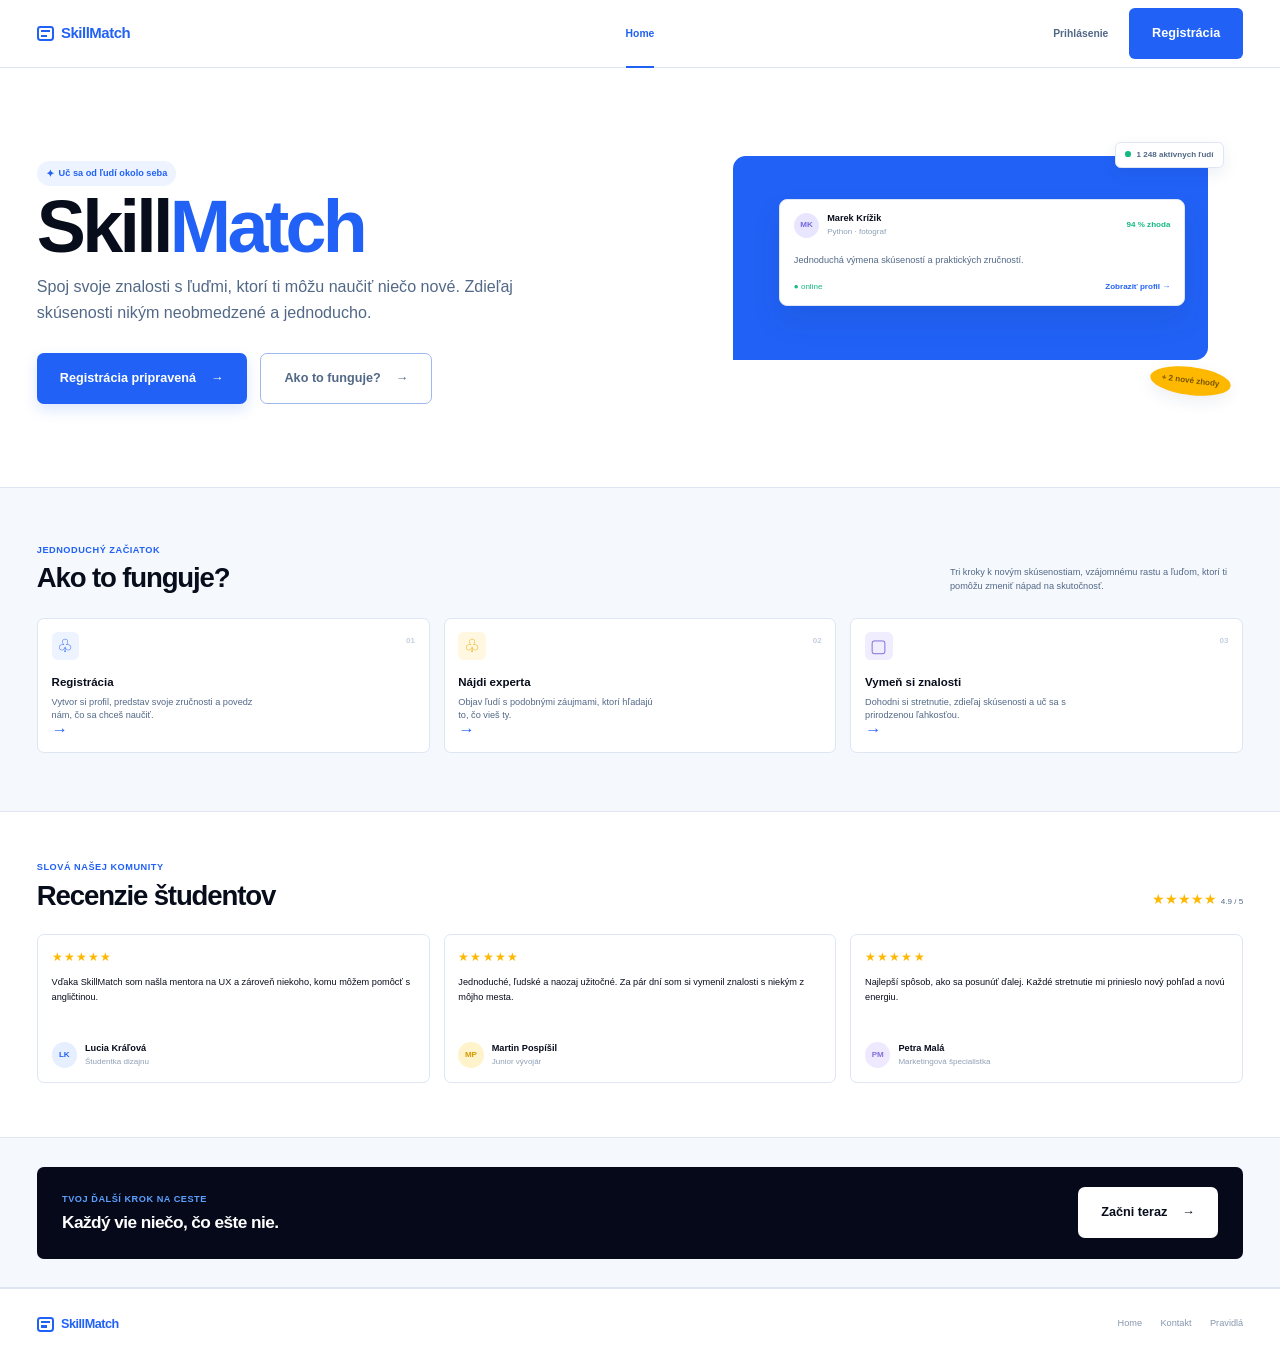
==== commit afe02554: "Uprava chyb" ====
--- a/index.html
+++ b/index.html
@@ -17,15 +17,11 @@
 
       <div class="nav-links">
         <a class="nav-link is-active" href="index.html">Home</a>
-        <a class="nav-link" href="matching-hub.html">Matching Hub</a>
-        <a class="nav-link" href="chat.html">Chat</a>
       </div>
 
       <div class="nav-actions">
         <a href="prihlasenie.html" id="nav-login-btn" class="login-link">Prihlásenie</a>
         <a href="registracia.html" id="nav-register-btn" class="btn btn-primary">Registrácia</a>
-        <a href="moj-profil.html" class="btn btn-primary">Môj profil</a>
-        <a href="index.html" class="login-link">Odhlásiť sa</a>
       </div>
       <button class="menu-button icon-button" type="button" aria-label="Otvoriť menu" aria-expanded="false">
         <span></span><span></span><span></span>
@@ -56,7 +52,7 @@
             <span class="match-score">94 % zhoda</span>
           </div>
           <p>Jednoduchá výmena skúseností a praktických zručností.</p>
-          <div class="match-card-foot"><span>● online</span><a href="#matching-hub">Zobraziť profil →</a></div>
+          <div class="match-card-foot"><span>● online</span><a href="registracia.html">Zobraziť profil →</a></div>
         </article>
         <div class="floating-label label-bottom">+ 2 nové zhody</div>
       </div>
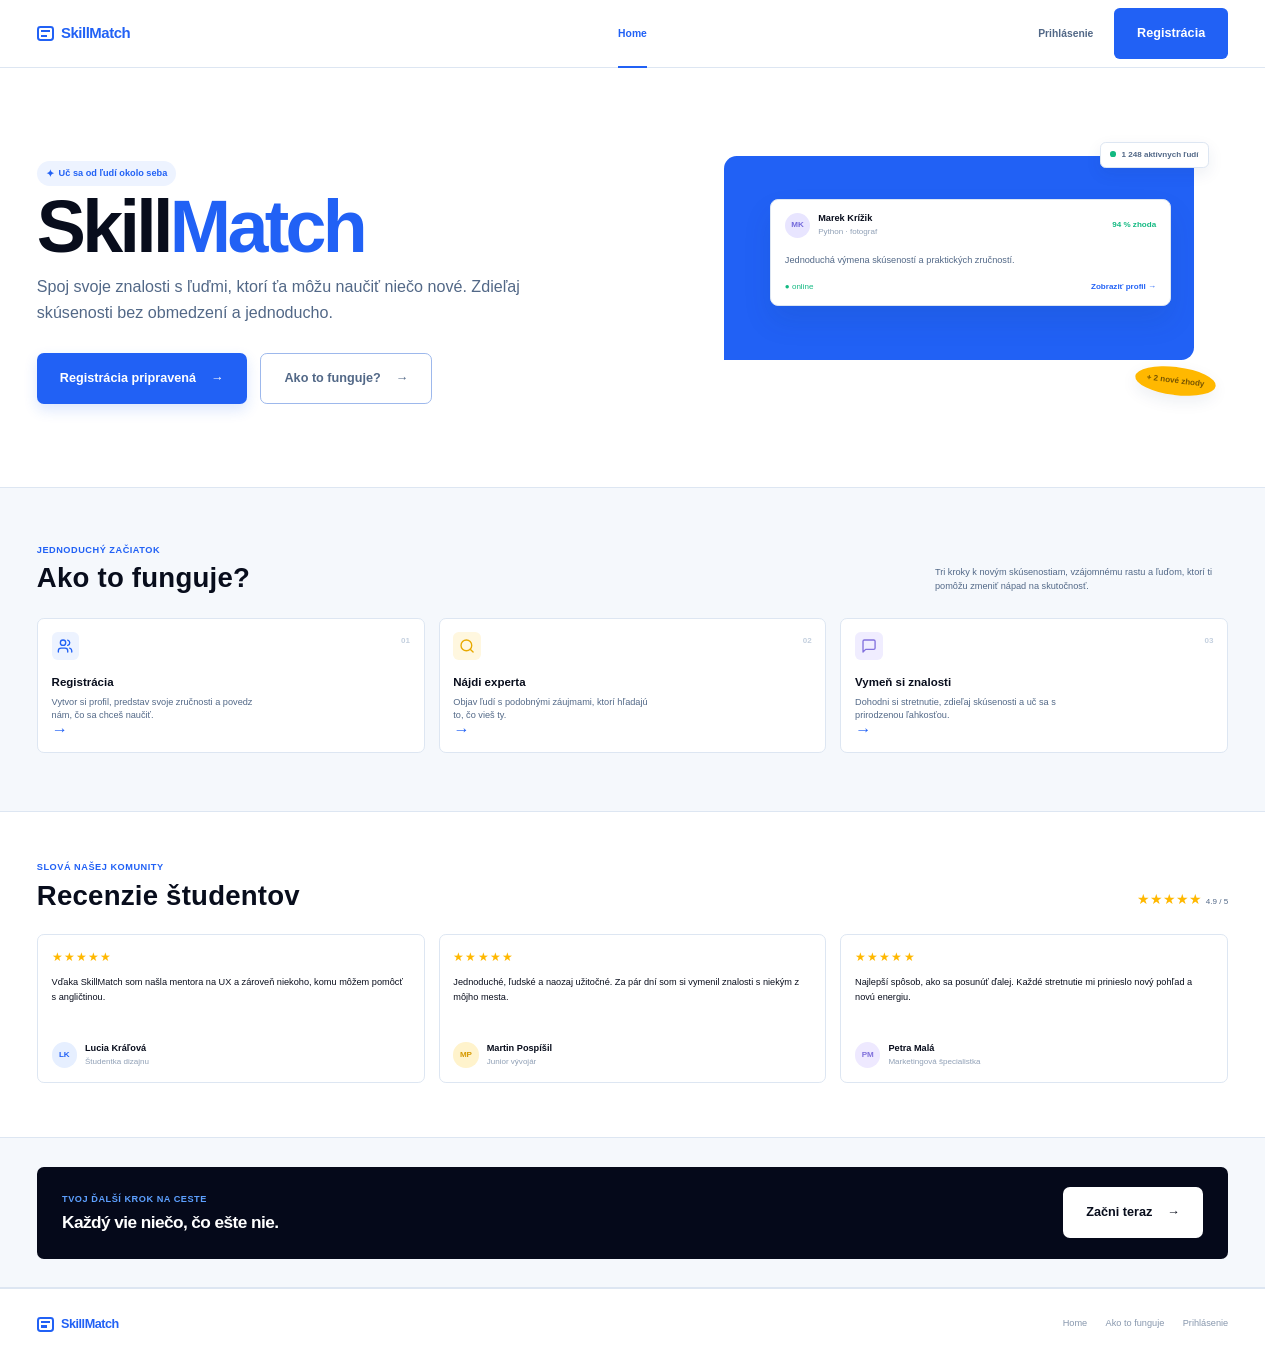
==== commit ea04a0c2: "update design" ====
--- a/index.html
+++ b/index.html
@@ -5,6 +5,7 @@
   <meta name="viewport" content="width=device-width, initial-scale=1">
   <meta name="description" content="SkillMatch prepája ľudí, ktorí si chcú vymieňať zručnosti a skúsenosti.">
   <title>SkillMatch — Vymieňaj si zručnosti</title>
+  <link rel="icon" type="image/svg+xml" href="favicon.svg">
   <link rel="stylesheet" href="styles.css">
 </head>
 <body>
@@ -35,7 +36,7 @@
       <div class="hero-copy">
         <p class="eyebrow intro-eyebrow"><span class="sparkle" aria-hidden="true">✦</span> Uč sa od ľudí okolo seba</p>
         <h1>Skill<span>Match</span></h1>
-        <p class="hero-text">Spoj svoje znalosti s ľuďmi, ktorí ti môžu naučiť niečo nové. Zdieľaj skúsenosti nikým neobmedzené a jednoducho.</p>
+        <p class="hero-text">Spoj svoje znalosti s ľuďmi, ktorí ťa môžu naučiť niečo nové. Zdieľaj skúsenosti bez obmedzení a jednoducho.</p>
         <div class="hero-actions">
           <a class="button button-primary" href="registracia.html">Registrácia pripravená <span aria-hidden="true">→</span></a>
           <a class="button button-secondary" href="#ako-to-funguje">Ako to funguje? <span aria-hidden="true">→</span></a>
@@ -65,14 +66,29 @@
           <p>Tri kroky k novým skúsenostiam, vzájomnému rastu a ľuďom, ktorí ti pomôžu zmeniť nápad na skutočnosť.</p>
         </div>
         <div class="steps-grid">
-          <article class="step-card"><div class="step-icon icon-people" aria-hidden="true">♧</div><span class="step-number">01</span><h3>Registrácia</h3><p>Vytvor si profil, predstav svoje zručnosti a povedz nám, čo sa chceš naučiť.</p><span class="card-arrow" aria-hidden="true">→</span></article>
-          <article class="step-card"><div class="step-icon icon-lamp" aria-hidden="true">♧</div><span class="step-number">02</span><h3>Nájdi experta</h3><p>Objav ľudí s podobnými záujmami, ktorí hľadajú to, čo vieš ty.</p><span class="card-arrow" aria-hidden="true">→</span></article>
-          <article class="step-card"><div class="step-icon icon-chat" aria-hidden="true">▢</div><span class="step-number">03</span><h3>Vymeň si znalosti</h3><p>Dohodni si stretnutie, zdieľaj skúsenosti a uč sa s prirodzenou ľahkosťou.</p><span class="card-arrow" aria-hidden="true">→</span></article>
+          <article class="step-card">
+            <div class="step-icon icon-people" aria-hidden="true">
+              <svg width="14" height="14" viewBox="0 0 24 24" fill="none" stroke="currentColor" stroke-width="2" stroke-linecap="round" stroke-linejoin="round"><path d="M16 21v-2a4 4 0 0 0-4-4H6a4 4 0 0 0-4 4v2"/><circle cx="9" cy="7" r="4"/><path d="M22 21v-2a4 4 0 0 0-3-3.87"/><path d="M16 3.13a4 4 0 0 1 0 7.75"/></svg>
+            </div>
+            <span class="step-number">01</span><h3>Registrácia</h3><p>Vytvor si profil, predstav svoje zručnosti a povedz nám, čo sa chceš naučiť.</p><span class="card-arrow" aria-hidden="true">→</span>
+          </article>
+          <article class="step-card">
+            <div class="step-icon icon-lamp" aria-hidden="true">
+              <svg width="14" height="14" viewBox="0 0 24 24" fill="none" stroke="currentColor" stroke-width="2" stroke-linecap="round" stroke-linejoin="round"><circle cx="11" cy="11" r="8"/><path d="m21 21-4.3-4.3"/></svg>
+            </div>
+            <span class="step-number">02</span><h3>Nájdi experta</h3><p>Objav ľudí s podobnými záujmami, ktorí hľadajú to, čo vieš ty.</p><span class="card-arrow" aria-hidden="true">→</span>
+          </article>
+          <article class="step-card">
+            <div class="step-icon icon-chat" aria-hidden="true">
+              <svg width="14" height="14" viewBox="0 0 24 24" fill="none" stroke="currentColor" stroke-width="2" stroke-linecap="round" stroke-linejoin="round"><path d="M21 15a2 2 0 0 1-2 2H7l-4 4V5a2 2 0 0 1 2-2h14a2 2 0 0 1 2 2z"/></svg>
+            </div>
+            <span class="step-number">03</span><h3>Vymeň si znalosti</h3><p>Dohodni si stretnutie, zdieľaj skúsenosti a uč sa s prirodzenou ľahkosťou.</p><span class="card-arrow" aria-hidden="true">→</span>
+          </article>
         </div>
       </div>
     </section>
 
-    <section class="reviews container" id="matching-hub">
+    <section class="reviews container" id="recenzie">
       <div class="reviews-heading"><div><p class="eyebrow">SLOVÁ NAŠEJ KOMUNITY</p><h2>Recenzie študentov</h2></div><div class="rating"><span>★★★★★</span> <small>4.9 / 5</small></div></div>
       <div class="reviews-grid">
         <article class="review-card"><div class="stars">★★★★★</div><p>Vďaka SkillMatch som našla mentora na UX a zároveň niekoho, komu môžem pomôcť s angličtinou.</p><div class="review-author"><span class="avatar avatar-blue">LK</span><span><strong>Lucia Kráľová</strong><small>Študentka dizajnu</small></span></div></article>
@@ -81,13 +97,13 @@
       </div>
     </section>
 
-    <section class="cta-band section-pale" id="chat">
+    <section class="cta-band section-pale" id="zacat">
       <div class="cta container"><div><p class="eyebrow">TVOJ ĎALŠÍ KROK NA CESTE</p><h2>Každý vie niečo, čo ešte nie.</h2></div><a class="button button-light" href="registracia.html">Začni teraz <span aria-hidden="true">→</span></a></div>
     </section>
     </div>
-
   </main>
 
-  <footer class="matching-footer"><div class="matching-footer-inner container"><a class="brand" href="index.html"><span class="brand-mark" aria-hidden="true"><span></span><span></span></span><span>Skill<span>Match</span></span></a><div class="footer-links"><a href="index.html">Home</a><a href="#kontakt">Kontakt</a><a href="#pravidla">Pravidlá</a></div></div></footer>
+  <footer class="matching-footer"><div class="matching-footer-inner container"><a class="brand" href="index.html"><span class="brand-mark" aria-hidden="true"><span></span><span></span></span><span>Skill<span>Match</span></span></a><div class="footer-links"><a href="index.html">Home</a><a href="#ako-to-funguje">Ako to funguje</a><a href="prihlasenie.html">Prihlásenie</a></div></div></footer>
+  <script src="script.js"></script>
 </body>
-</html>
+</html>
--- a/styles.css
+++ b/styles.css
@@ -13,7 +13,12 @@
   --green: #12b981;
 }
 
-html { scroll-behavior: smooth; }
+html { 
+
+  scroll-behavior: smooth;
+  scrollbar-gutter: stable;
+
+}
 
 body {
   margin: 0;
@@ -47,6 +52,9 @@
 .btn { display: inline-flex; align-items: center; justify-content: center; min-height: 30px; padding: 7px 11px; border-radius: 5px; font-size: 9px; font-weight: 700; }
 .btn-primary { background: var(--blue); color: #fff; }
 .btn-primary:hover { background: var(--blue-dark); }
+.btn-secondary { border: 1px solid var(--line); background: #fff; color: var(--ink); }.btn-secondary:hover { border-color: var(--blue); color: var(--blue); }
+.profile-heading-actions { display: flex; align-items: center; gap: 12px; }
+.modal-overlay { position: fixed; inset: 0; z-index: 20; display: none; place-items: center; padding: 20px; background: rgba(8, 13, 28, .58); }.modal-box { max-width: 540px; width: 92%; max-height: 85vh; overflow-y: auto; padding: 28px; border-radius: 16px; background: #fff; box-shadow: 0 20px 55px rgba(8, 13, 28, .22); }.modal-box h2 { margin-bottom: 18px; }.modal-actions { display: flex; justify-content: flex-end; gap: 12px; margin-top: 8px; }.empty-hint { color: #8797ad !important; }
 .login-link { color: var(--muted); font-size: 9px; font-weight: 700; }
 .login-link:hover { color: var(--blue); }
 .login-button, .logout-button { color: var(--muted); font-size: 9px; font-weight: 700; }
@@ -60,6 +68,11 @@
 .registration-card { width: min(100%, 430px); margin: 0 auto; padding: 25px 27px 27px; border: 1px solid var(--line); border-radius: 7px; background: #fff; box-shadow: 0 12px 30px rgba(24, 55, 100, .06); }
 .registration-heading { margin-bottom: 20px; text-align: center; }.registration-heading h1 { margin: 5px 0 7px; font-size: 27px; letter-spacing: -1.5px; }.registration-heading p:not(.eyebrow) { margin: 0; color: var(--muted); font-size: 8px; }
 .registration-form { display: grid; gap: 12px; }.registration-field { display: grid; gap: 5px; }.registration-field label { color: var(--ink); font-size: 8px; font-weight: 700; }.registration-field input, .registration-field textarea { width: 100%; padding: 9px 10px; border: 1px solid var(--line); border-radius: 5px; outline: 0; background: #fff; color: var(--ink); font: inherit; font-size: 8px; }.registration-field textarea { min-height: 58px; resize: vertical; }.registration-field input:focus, .registration-field textarea:focus { border-color: var(--blue); box-shadow: 0 0 0 3px rgba(33, 97, 245, .1); }.registration-submit { width: 100%; margin-top: 5px; border: 0; cursor: pointer; }
+.registration-switch { margin: 16px 0 0; color: var(--muted); font-size: 9px; text-align: center; }.registration-switch a { color: var(--blue); font-weight: 700; }
+.registration-field input:not(:placeholder-shown):invalid {
+  border-color: #dc2626;
+  box-shadow: 0 0 0 3px rgba(220, 38, 38, 0.12);
+}
 
 .hero { min-height: 365px; display: grid; grid-template-columns: 1fr 1fr; align-items: center; gap: 40px; }
 .dashboard-heading { padding: 48px 0 25px; }.dashboard-heading h1 { margin: 5px 0 8px; font-size: 30px; letter-spacing: -1.6px; }.dashboard-heading > p:last-child { margin: 0; color: var(--muted); font-size: 9px; }.dashboard-recommendations { padding-bottom: 55px; }.dashboard-recommendations .profile-grid { margin-top: 16px; }.dashboard-link { margin-top: 20px; }
@@ -108,7 +121,7 @@
 .section-pale { background: var(--pale); border-block: 1px solid var(--line); }
 .how-it-works { padding: 48px 0 50px; }
 .section-heading, .reviews-heading, .cta { display: flex; justify-content: space-between; align-items: end; gap: 30px; }
-h2 { margin-bottom: 0; font-size: 22px; line-height: 1.1; letter-spacing: -1px; }
+h2 { margin-bottom: 0; font-size: 22px; line-height: 1.1; letter-spacing: 0.2px; }
 .section-heading > p { max-width: 255px; margin-bottom: 0; color: var(--muted); font-size: 8px; line-height: 1.55; }
 .steps-grid, .reviews-grid { display: grid; grid-template-columns: repeat(3, 1fr); gap: 12px; }
 .steps-grid { margin-top: 21px; }
@@ -194,7 +207,7 @@
 .profile-about h2 { margin: 0 0 4px; font-size: 10px; }.profile-about p { max-width: 310px; margin: 0; color: var(--muted); font-size: 7px; line-height: 1.55; }.profile-about .about-copy { margin-top: 6px; }.profile-edit { align-self: flex-start; margin-left: auto; white-space: nowrap; font-size: 8px; }
 .public-profile-copy { margin-top: 8px !important; color: var(--muted) !important; font-size: 8px !important; line-height: 1.6 !important; }
 .profile-input { width: 100%; padding: 7px 8px; border: 1px solid var(--line); border-radius: 4px; outline: 0; background: #fff; color: var(--ink); font: inherit; font-size: 8px; }.profile-input:focus { border-color: var(--blue); box-shadow: 0 0 0 3px rgba(33, 97, 245, .1); }.profile-name-input { margin: 4px 0; font-size: 18px; font-weight: 800; }.profile-photo-input { flex: 0 0 125px; }.profile-location-input { width: 130px; }
-.profile-photo.has-image::before, .profile-photo.has-image::after { display: none; }.profile-photo-image { display: block; width: 100%; height: 100%; object-fit: cover; }
+.profile-photo.has-image::before, .profile-photo.has-image::after { display: none; }.profile-photo-image { display: block; width: 100%; height: 100%; object-fit: cover; border-radius: inherit; }.profile-photo img { width: 100%; height: 100%; object-fit: cover; border-radius: inherit; display: block; }.profile-photo { overflow: hidden; }
 .profile-offerings { display: grid; grid-template-columns: 1fr 1fr; gap: 10px; margin-top: 11px; }.offering-card { padding: 12px; }.offering-card h2 { margin-bottom: 3px; font-size: 10px; }.offering-card > p { margin-bottom: 9px; color: #8999ad; font-size: 7px; }.offering-list { display: grid; gap: 7px; margin: 0; padding: 0; list-style: none; }.offering-list li { display: flex; align-items: center; gap: 7px; color: var(--muted); font-size: 7px; }.offering-list li::before { display: grid; place-items: center; width: 12px; height: 12px; border-radius: 50%; background: #e9f8f2; color: var(--green); content: "✓"; font-size: 7px; font-weight: 800; }.looking-list li::before { background: #fff3da; color: #e5a600; content: "↗"; }
 .portfolio-card { min-height: 189px; padding: 13px; border-radius: 5px; background: #04091b; color: #fff; }.portfolio-card .eyebrow { color: #55a1ff; }.portfolio-card h2 { margin: 3px 0 5px; font-size: 13px; letter-spacing: -.4px; }.portfolio-card p { margin-bottom: 11px; color: #a7b7d0; font-size: 7px; line-height: 1.5; }.portfolio-links { display: grid; gap: 5px; }.portfolio-link { display: flex; align-items: center; gap: 6px; padding: 6px; border: 1px solid #29334b; border-radius: 4px; color: #fff; font-size: 7px; }.portfolio-link strong { margin-right: auto; }.portfolio-link small { color: #91a1bb; font-size: 6px; }.portfolio-icon { display: grid; place-items: center; width: 15px; height: 15px; border-radius: 3px; background: #273149; color: #fff; font-size: 8px; }.portfolio-link:nth-child(2) .portfolio-icon { background: #bf36f5; }.portfolio-link:nth-child(3) .portfolio-icon { background: #2778ee; }
 .social-edit-fields { display: grid; gap: 7px; margin-top: 12px; }.social-edit-fields label { display: grid; gap: 3px; color: #a7b7d0; font-size: 7px; }.social-edit-fields .profile-input { border-color: #29334b; background: #101a31; color: #fff; }.social-edit-fields .profile-input::placeholder { color: #71819b; }
@@ -225,6 +238,14 @@
 .chat-body { background: var(--pale); }
 .chat-page { min-height: calc(100vh - 58px); }
 .chat-main { padding-top: 26px; padding-bottom: 52px; }
+.chat-layout { display: grid; grid-template-columns: 320px minmax(0, 1fr); min-height: 570px; overflow: hidden; border: 1px solid var(--line); border-radius: 16px; background: #fff; box-shadow: 0 12px 30px rgba(24, 55, 100, .07); }
+.chat-sidebar { padding: 24px; border-right: 1px solid var(--line); background: #fff; }
+.chat-sidebar-heading { display: flex; align-items: start; justify-content: space-between; }.chat-sidebar-heading h1 { margin: 4px 0 0; font-size: 24px; letter-spacing: -1px; }.chat-count { display: grid; place-items: center; width: 25px; height: 25px; border-radius: 50%; background: #edf3ff; color: var(--blue); font-size: 11px; font-weight: 800; }
+.chat-search { display: flex; align-items: center; gap: 8px; margin: 23px 0 18px; padding: 10px 12px; border: 1px solid var(--line); border-radius: 9px; color: #94a4b8; }.chat-search input { width: 100%; border: 0; outline: 0; color: var(--ink); font: inherit; font-size: 11px; }.chat-search input::placeholder { color: #9aaabd; }
+.chat-conversations { display: grid; gap: 8px; }.chat-conversation { display: flex; align-items: center; gap: 11px; min-width: 0; padding: 12px 10px; border-radius: 10px; color: var(--ink); }.chat-conversation.is-active { background: #edf3ff; }.chat-conversation:hover { background: #f5f8fc; }.chat-sidebar .avatar-circle-wrap { width: 48px; height: 48px; }.chat-conversation-copy { min-width: 0; flex: 1; }.chat-conversation-copy strong, .chat-conversation-copy small { display: block; overflow: hidden; text-overflow: ellipsis; white-space: nowrap; }.chat-conversation-copy strong { font-size: 12px; }.chat-conversation-copy small { margin-top: 4px; color: var(--muted); font-size: 9px; }.chat-conversation time { align-self: start; color: #8d9cb0; font-size: 8px; white-space: nowrap; }
+.chat-window { display: flex; min-width: 0; flex-direction: column; background: #fbfcfe; }.chat-window-header { display: flex; align-items: center; gap: 12px; padding: 20px 24px; border-bottom: 1px solid var(--line); background: #fff; }.chat-window-header .avatar-circle-wrap { width: 52px; height: 52px; }.chat-window-header h2 { margin: 0; font-size: 16px; letter-spacing: -.3px; }.chat-window-header p { display: flex; align-items: center; gap: 5px; margin: 4px 0 0; color: var(--muted); font-size: 10px; }.chat-window-header .button { min-height: 34px; margin-left: auto; padding: 8px 13px; font-size: 9px; }
+.chat-messages { display: flex; flex: 1; flex-direction: column; gap: 16px; overflow-y: auto; padding: 28px 30px; }.chat-date { align-self: center; padding: 5px 10px; border-radius: 999px; background: #edf1f6; color: #96a4b5; font-size: 9px; }.msg-incoming, .msg-outgoing { max-width: min(70%, 560px); padding: 14px 16px; border-radius: 14px; font-size: 11px; line-height: 1.6; }.msg-incoming { align-self: flex-start; border: 1px solid var(--line); border-bottom-left-radius: 4px; background: #fff; color: var(--muted); }.msg-outgoing { align-self: flex-end; border-bottom-right-radius: 4px; background: var(--blue); color: #fff; }
+.chat-input-form { display: flex; gap: 10px; margin: 0 24px 24px; padding: 8px; border: 1px solid var(--line); border-radius: 10px; background: #fff; }.chat-input-form input { min-width: 0; flex: 1; padding: 8px 10px; border: 0; outline: 0; color: var(--ink); font: inherit; font-size: 11px; }.chat-input-form input::placeholder { color: #9aaabd; }.chat-input-form button { padding: 10px 16px; border: 0; border-radius: 7px; background: var(--blue); color: #fff; cursor: pointer; font-size: 10px; font-weight: 700; }.chat-input-form button:hover { background: var(--blue-dark); }
 .chat-heading { display: flex; justify-content: space-between; align-items: end; gap: 20px; margin-bottom: 14px; }
 .chat-heading h1 { margin: 4px 0 5px; font-size: 27px; letter-spacing: -1.5px; }
 .chat-heading p:not(.eyebrow) { margin: 0; color: var(--muted); font-size: 8px; }
@@ -244,3 +265,333 @@
 @media (max-width: 450px) {
   .conversation-list { grid-template-columns: 1fr; }.conversation:nth-child(n + 3) { display: flex; }.chat-shell { min-height: 560px; }
 }
+
+@media (max-width: 700px) {
+  .chat-main { padding-top: 20px; padding-bottom: 30px; }.chat-layout { grid-template-columns: 1fr; min-height: 720px; }.chat-sidebar { border-right: 0; border-bottom: 1px solid var(--line); }.chat-conversations { grid-template-columns: 1fr; }.chat-window { min-height: 430px; }.chat-window-header { padding: 16px; }.chat-window-header .button { padding: 8px 10px; }.chat-messages { padding: 20px 16px; }.msg-incoming, .msg-outgoing { max-width: 86%; }.chat-input-form { margin: 0 16px 16px; }
+}
+
+/* =========================================================
+   DESKTOPOVÁ OCHRANA (SKRYTIE MOBILNÉHO MENU NA DESKTOPE)
+   ========================================================= */
+#sm-mobile-toggle,
+.sm-mobile-toggle,
+#sm-mobile-drawer,
+.sm-mobile-drawer {
+  display: none !important;
+}
+
+.mobile-chat-back-btn {
+  display: none;
+  align-items: center;
+  gap: 4px;
+  padding: 6px 10px;
+  margin-right: 4px;
+  border-radius: 10px;
+  border: 1px solid #e2e8f0;
+  background: #f8fafc;
+  color: #0f172a;
+  font-family: inherit;
+  font-size: 0.82rem;
+  font-weight: 700;
+  cursor: pointer;
+  flex-shrink: 0;
+  white-space: nowrap;
+}
+
+/* =========================================================
+   MOBILNÁ VERZIA (LEN DO ŠÍRKY 900PX)
+   ========================================================= */
+@media (max-width: 900px) {
+  html, body {
+    max-width: 100%;
+    overflow-x: hidden;
+  }
+
+  .site-header {
+    position: sticky !important;
+    top: 0;
+    z-index: 1400;
+    background: #ffffff !important;
+  }
+
+  .site-header .navigation {
+    display: flex !important;
+    align-items: center !important;
+    justify-content: space-between !important;
+    gap: 8px !important;
+    height: 58px !important;
+    position: relative !important;
+  }
+
+  .site-header .navigation > .brand {
+    position: static !important;
+    display: inline-flex !important;
+    flex-shrink: 0 !important;
+  }
+
+  /* Skryje desktopové odkazy a starú modrú ikonu menu */
+  .site-header .nav-links,
+  .site-header .menu-button {
+    display: none !important;
+  }
+
+  /* Tlačidlá vpravo (Môj profil / Odhlásiť sa) kompaktne vedľa seba */
+  .site-header .nav-actions {
+    position: static !important;
+    margin-left: auto !important;
+    margin-right: 6px !important;
+    display: flex !important;
+    align-items: center !important;
+    gap: 8px !important;
+  }
+
+  .site-header .nav-actions .btn,
+  .site-header .nav-actions .profile-button {
+    min-height: 32px !important;
+    padding: 6px 10px !important;
+    font-size: 11px !important;
+    white-space: nowrap !important;
+  }
+
+  .site-header .nav-actions .login-link,
+  .site-header .nav-actions .login-button,
+  .site-header .nav-actions .logout-button {
+    font-size: 11px !important;
+    white-space: nowrap !important;
+  }
+
+  /* Jediné pracovné tlačidlo troch čiarok iba na mobile */
+  #sm-mobile-toggle,
+  .sm-mobile-toggle {
+    display: inline-flex !important;
+    align-items: center !important;
+    justify-content: center !important;
+    width: 38px !important;
+    height: 38px !important;
+    border-radius: 8px !important;
+    border: 1px solid #cbd5e1 !important;
+    background: #f8fafc !important;
+    color: #0f172a !important;
+    font-size: 18px !important;
+    line-height: 1 !important;
+    cursor: pointer !important;
+    flex-shrink: 0 !important;
+  }
+
+  /* Rozbaľovacie mobilné menu (iba Home / Matching Hub / Chat) */
+  #sm-mobile-drawer.open,
+  .sm-mobile-drawer.open {
+    display: flex !important;
+    flex-direction: column !important;
+    position: absolute !important;
+    top: 100% !important;
+    left: 0 !important;
+    right: 0 !important;
+    background: #ffffff !important;
+    border-top: 1px solid #e2e8f0 !important;
+    border-bottom: 1px solid #e2e8f0 !important;
+    padding: 10px 16px 14px !important;
+    gap: 6px !important;
+    box-shadow: 0 12px 24px rgba(15, 23, 42, 0.1) !important;
+    z-index: 1500 !important;
+  }
+
+  .sm-mobile-drawer a {
+    display: block !important;
+    padding: 10px 14px !important;
+    border-radius: 8px !important;
+    text-decoration: none !important;
+    font-size: 13px !important;
+    font-weight: 600 !important;
+    color: #334155 !important;
+  }
+
+  .sm-mobile-drawer a:hover,
+  .sm-mobile-drawer a.active {
+    background: #eff6ff !important;
+    color: #2161f5 !important;
+  }
+
+  /* Mobilné rozloženie chatu */
+  .chat-section {
+    padding: 10px 12px 14px !important;
+    height: calc(100vh / 1.15 - 64px) !important;
+    max-width: 100% !important;
+    box-sizing: border-box !important;
+  }
+
+  .chat-layout {
+    display: block !important;
+    width: 100% !important;
+    height: 100% !important;
+    min-height: 0 !important;
+    overflow: hidden !important;
+  }
+
+  .chat-sidebar {
+    display: flex !important;
+    flex-direction: column !important;
+    width: 100% !important;
+    height: 100% !important;
+    border-right: none !important;
+  }
+
+  .chat-main {
+    display: none !important;
+    width: 100% !important;
+    height: 100% !important;
+  }
+
+  .chat-layout.mobile-chat-open .chat-sidebar {
+    display: none !important;
+  }
+
+  .chat-layout.mobile-chat-open .chat-main {
+    display: flex !important;
+    flex-direction: column !important;
+  }
+
+  .chat-layout.mobile-chat-open .mobile-chat-back-btn {
+    display: inline-flex !important;
+  }
+
+  .chat-header {
+    display: flex !important;
+    flex-wrap: wrap !important;
+    align-items: center !important;
+    justify-content: space-between !important;
+    padding: 10px 12px !important;
+    gap: 8px !important;
+  }
+
+  .chat-header-left {
+    display: flex !important;
+    align-items: center !important;
+    gap: 8px !important;
+    min-width: 0 !important;
+    flex: 1 1 auto !important;
+  }
+
+  .chat-header-left .chat-avatar {
+    width: 40px !important;
+    height: 40px !important;
+  }
+
+  .chat-header-title {
+    min-width: 0 !important;
+  }
+
+  .chat-header-title h2,
+  .chat-status {
+    white-space: nowrap !important;
+    overflow: hidden !important;
+    text-overflow: ellipsis !important;
+  }
+
+  .chat-header-actions {
+    display: flex !important;
+    align-items: center !important;
+    gap: 6px !important;
+    width: 100% !important;
+    justify-content: flex-end !important;
+    padding-top: 6px !important;
+    border-top: 1px solid #f1f5f9 !important;
+  }
+
+  .chat-header-actions a,
+  .chat-header-actions button {
+    padding: 6px 10px !important;
+    font-size: 0.78rem !important;
+    white-space: nowrap !important;
+  }
+
+  .chat-messages {
+    padding: 14px !important;
+    flex: 1 !important;
+    min-height: 0 !important;
+    overflow-y: auto !important;
+  }
+
+  .message-row {
+    max-width: 86% !important;
+  }
+
+  .chat-footer {
+    margin-bottom: 0 !important;
+    padding: 10px 12px !important;
+  }
+
+  .chat-form input {
+    min-width: 0 !important;
+    font-size: 16px !important;
+  }
+}
+
+/* =========================================================
+   DOPLNENÉ ŠTÝLY PRE DASHBOARD A FILTER ÚROVNE
+   ========================================================= */
+.dashboard-quick-grid {
+  display: grid;
+  grid-template-columns: repeat(3, minmax(0, 1fr));
+  gap: 12px;
+  max-width: 780px;
+  margin: 0 auto 8px;
+}
+
+.dashboard-quick-card {
+  display: flex;
+  flex-direction: column;
+  gap: 4px;
+  padding: 14px 16px;
+  border: 1px solid var(--line);
+  border-radius: 10px;
+  background: #fff;
+  box-shadow: 0 6px 16px rgba(24, 55, 100, 0.05);
+  transition: transform 0.2s ease, border-color 0.2s ease;
+}
+
+.dashboard-quick-card:hover {
+  transform: translateY(-2px);
+  border-color: var(--blue);
+}
+
+.dashboard-quick-badge {
+  align-self: flex-start;
+  padding: 3px 8px;
+  border-radius: 999px;
+  background: #edf3ff;
+  color: var(--blue);
+  font-size: 7px;
+  font-weight: 700;
+}
+
+.dashboard-quick-card strong {
+  margin-top: 4px;
+  color: var(--ink);
+  font-size: 11px;
+}
+
+.dashboard-quick-card span:last-child {
+  color: var(--muted);
+  font-size: 8px;
+}
+
+.level-range-input {
+  width: 100%;
+  margin: 10px 0 6px;
+  accent-color: var(--blue);
+  cursor: pointer;
+}
+
+.contact-art {
+  display: flex;
+  justify-content: center;
+  margin-top: 18px;
+  color: #b7c9e8;
+}
+
+@media (max-width: 700px) {
+  .dashboard-quick-grid {
+    grid-template-columns: 1fr;
+  }
+}
